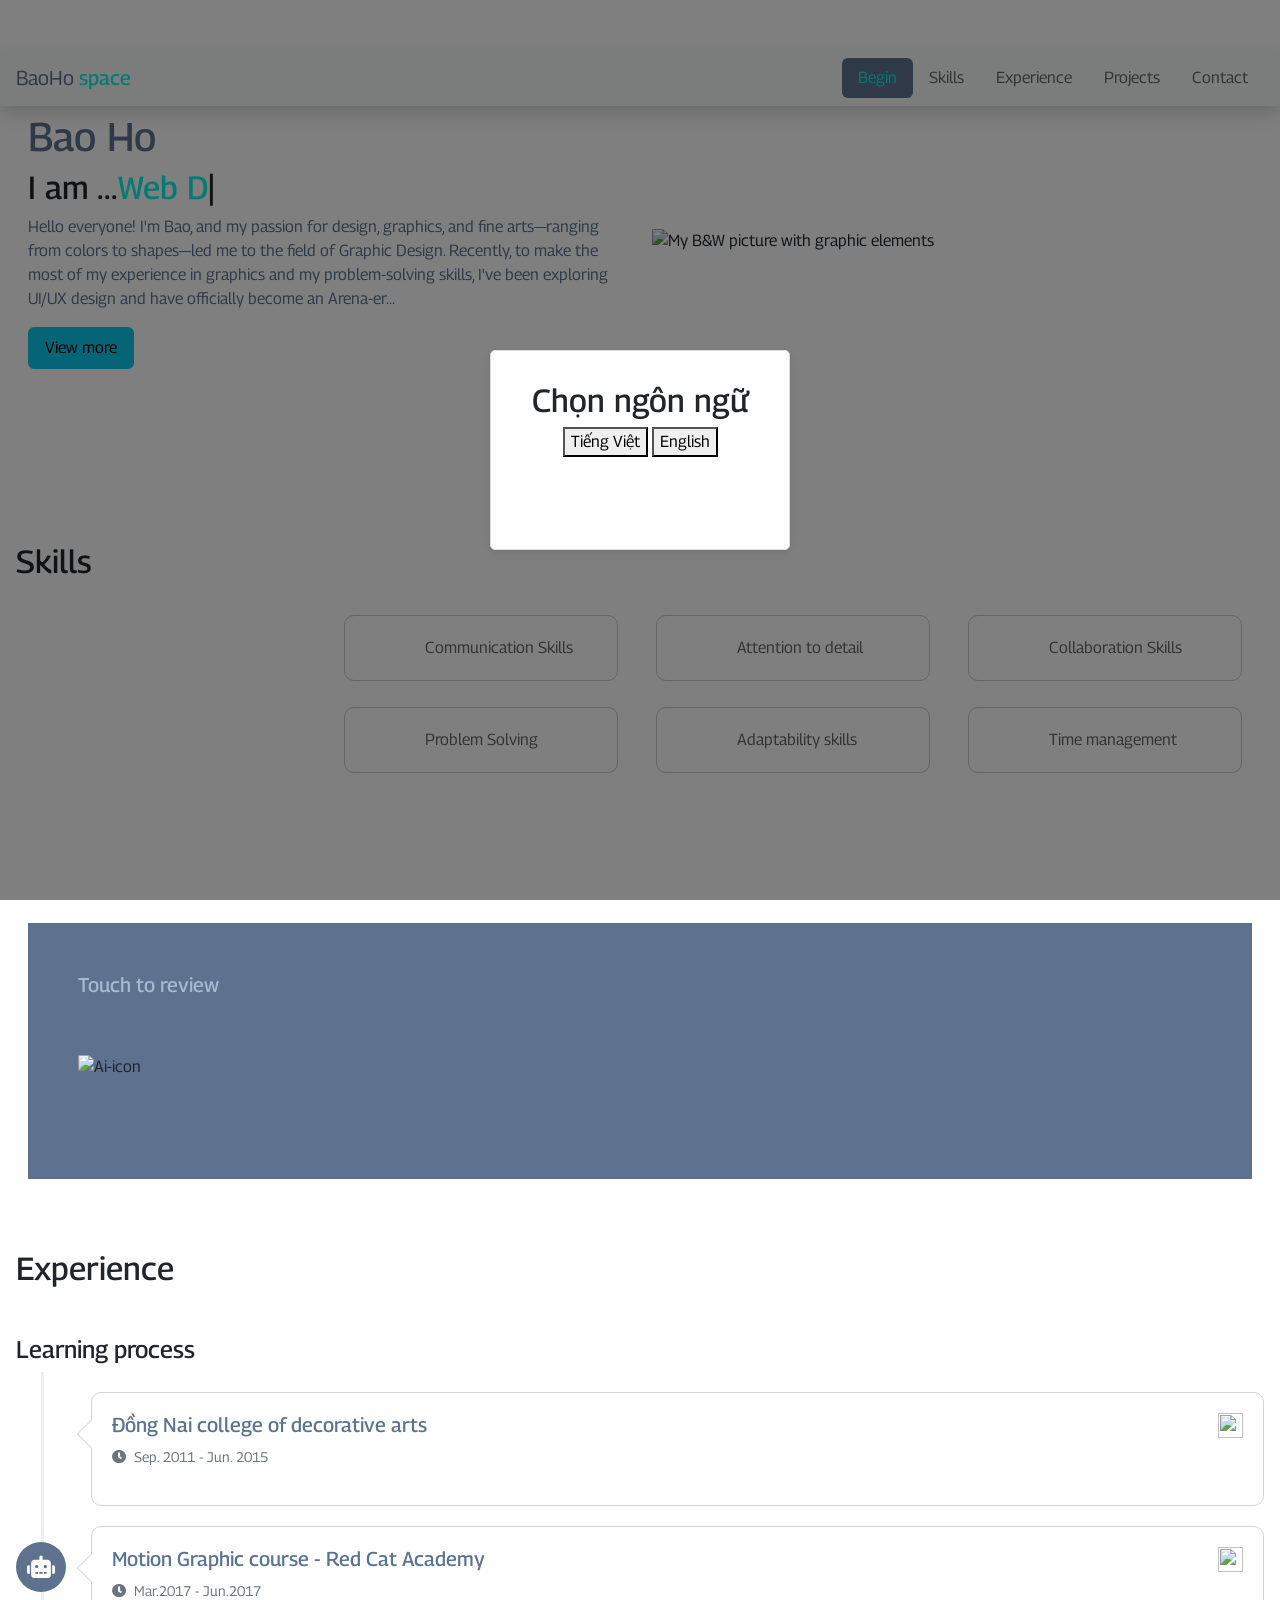
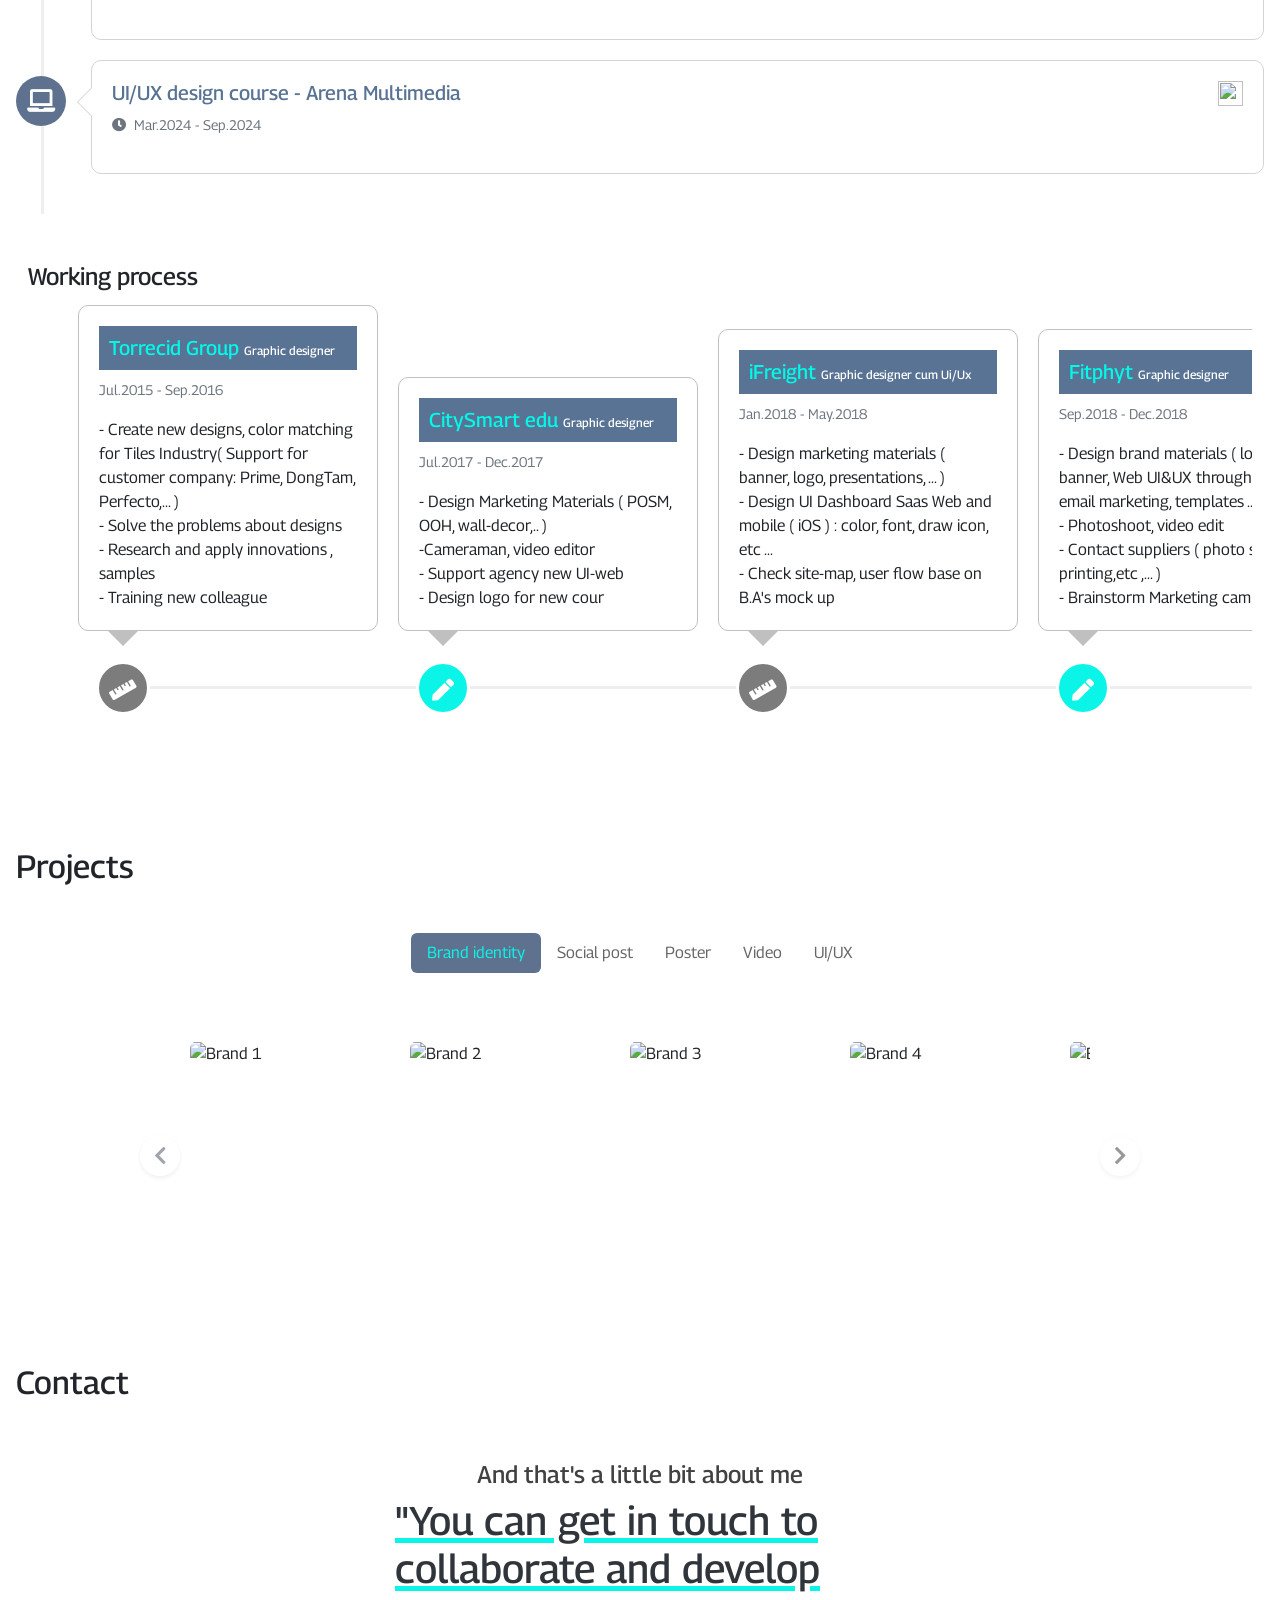
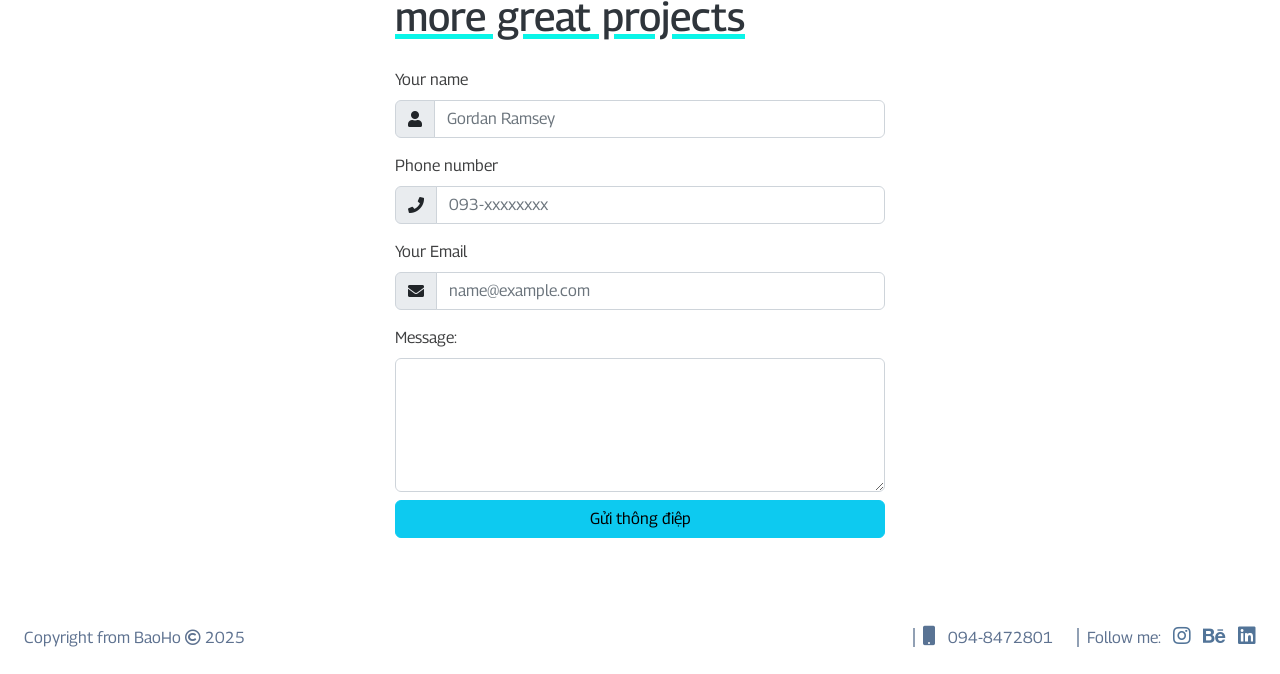
==== en/index.html @ de410495 "Add files via upload" ====
<!doctype html>
<html>
<head>
<meta charset="UTF-8">
<title>BaoHo-Porfolio-eng</title>
	<meta name="viewport" content="width=device-width, initial-scale=1">
	<link rel="stylesheet" href="../css/all.min.css">
	<link rel="stylesheet" href="../css/bootstrap.css">
	<link rel="stylesheet" href="../css/style-11.css">
	<link rel="stylesheet" href="../css/aos.css">
	<link rel="preconnect" href="https://fonts.googleapis.com">
<link rel="preconnect" href="https://fonts.gstatic.com" crossorigin>
<link href="https://fonts.googleapis.com/css2?family=Georama:ital,wght@0,100..900;1,100..900&display=swap" rel="stylesheet">
	<script src="../js/bootstrap.bundle.min.js"></script>
	
</head>

<body style="padding-top:50px">
	<!---Pop-up Language--->
	<div id="language-popup-overlay" style="position: fixed; top: 0; left: 0; width: 100%; height: 100%; background-color: rgba(0, 0, 0, 0.5); z-index: 999; display: none;"></div>
	<div id="language-popup">
  <h2>Chọn ngôn ngữ</h2>
  <button onclick="loadContent('vi')">Tiếng Việt</button>
<button onclick="loadContent('en')">English</button>
</div>
 
	<div id="loading-animation" style="position: fixed; top: 50%; left: 50%; transform: translate(-50%, -50%); background-color: white; padding: 20px; border: 1px solid #ccc; box-shadow: 0 0 10px rgba(0, 0, 0, 0.2); z-index: 1001; display: none;">
    <img id="loading-media" src="../video/Test-character-hi.gif" alt="Loading...">
  </div>
	
	<!---Phần Spyscrool--->
	<div id="main-content">
		<nav id="navbar-example2" class="navbar bg-light px-3 mb-3 fixed-top shadow">
  <a class="navbar-brand text-primary" href="#">BaoHo <span class="georama text-info">space</span></a>
  <ul class="nav nav-pills">
    <li class="nav-item">
      <a class="nav-link" href="#scrollspyHeading1">Begin</a>
    </li>
    <li class="nav-item">
      <a class="nav-link" href="#scrollspyHeading2">Skills</a>
    </li>
	   <li class="nav-item">
      <a class="nav-link" href="#scrollspyHeading3">Experience</a>
    </li> <li class="nav-item">
      <a class="nav-link" href="#scrollspyHeading4">Projects</a>
    </li> <li class="nav-item">
      <a class="nav-link" href="#scrollspyHeading5">Contact</a>
    </li>
    
  </ul>
</nav>
<div data-bs-spy="scroll" data-bs-target="#navbar-example2" data-bs-root-margin="0px 0px -40%" data-bs-smooth-scroll="true" class="scrollspy-example bg-body-tertiary p-3 rounded-2" tabindex="0">
  <h2 id="scrollspyHeading1">Begin</h2>
  <section class="gt">
	<div class="container-fluid">
	 <div class="row d-flex align-items-center">
		
		 <div class="col-12 col-sm-12 col-md-6 col-lg-6 col-xl-6 intro">
		 <h1 class="text-primary">Bao Ho</h1>
			<h2><span class="georama">I am ...</span><span class="element text-info"></span></h2>
			<p class="text-primary">Hello everyone! I'm Bao, and my passion for design, graphics, and fine arts—ranging from colors to shapes—led me to the field of Graphic Design. Recently, to make the most of my experience in graphics and my problem-solving skills, I've been exploring UI/UX design and have officially become an Arena-er...&nbsp;</p>
			<button id="demo" class="btn btn-info px-3 py-2 ">View more</button>
			 <button id="demo1" class="btn btn-primary hide">
  <span class="spinner-border spinner-border-sm"></span>
  Wait... a bittt!
</button>
		 </div>
		 
		  <div class="col-12 col-sm-12 col-md-6 col-lg-6 col-xl-6">
		 <img id="myAva" src="../images/My avatar.png" alt="My B&W picture with graphic elements" class="img-fluid">
		 </div>
		
		
		</div> 
	 </div>
	 
	</section>
 
<h2 id="scrollspyHeading2">Skills</h2>
  <section class="bg-">
	<div class="container-fluid">
	  <div class="row">
	  <div class="col-12 col-sm-12 col-md-3 col-lg-3 col-xl-3">
		  <div class="knm-icon">
		  <img src="../images/SVG/Soft-sk.png" alt="" style="position: absolute;left: 60px; margin-top:50px; z-index:100"  class="ani1">
		  <img src="../images/SVG/KyNangMem-2@2x.png" alt="" style="position: absolute; left:40px;margin-top:20px; z-index:90" class="ani2">
		<img src="../images/SVG/KyNangMem-3@2x.png" alt="" style="position: absolute; left:30px; margin-top:10px; z-index:80" class="ani3">
			  <img src="../images/SVG/KyNangMem-4@2x.png" alt="" style="position: absolute; left:20px; z-index:70" class="ani4"> 
		  </div>
		  </div>
		 <div class="col-12 col-sm-12 col-md-9 col-lg-9 col-xl-9">
		 <div class="row skill">
			 <div class="col-6 col-sm-6 col-md-4 col-lg-4 col-xl-4 pt-3 ps-3">
		
			<div class="soft1">
			<img src="../images/SVG/icons8-communication-100.png" alt="" style=" width:60px; padding-right:20px"> 
			<p> Communication Skills</p>
			 </div>
	  </div>
		
			 <div class="col-6 col-sm-6 col-md-4 col-lg-4 col-xl-4 pt-3 ps-3">
		
			<div class="soft1">
			<img src="../images/SVG/icons8-more-details-100.png" alt="" style=" width:60px; height:auto; padding-right:20px"> 
			<p> Attention to detail</p>
			 </div>
	  </div>
	 
		 <div class="col-6 col-sm-6 col-md-4 col-lg-4 col-xl-4 pt-3 ps-3">
		
			<div class="soft1">
			<img src="../images/SVG/icons8-collaboration-100.png" alt="" style=" width:60px; height:auto; padding-right:20px"> 
			<p> Collaboration Skills</p>
			 </div>
	  </div>
		
			 	 <div class="col-6 col-sm-6 col-md-4 col-lg-4 col-xl-4 pt-3 ps-3">
		
			<div class="soft1">
			<img src="../images/SVG/icons8-problem-solving-skills-100.png" alt="" style=" width:60px; height:auto; padding-right:20px"> 
			<p> Problem Solving</p>
			 </div>
	  </div>
		
			 	 <div class="col-6 col-sm-6 col-md-4 col-lg-4 col-xl-4 pt-3 ps-3">
		
			<div class="soft1">
			<img src="../images/SVG/icons8-update-100.png" alt="" style=" width:60px; height:auto; padding-right:20px"> 
			<p> Adaptability skills</p>
			 </div>
	  </div>
		
			 	 <div class="col-6 col-sm-6 col-md-4 col-lg-4 col-xl-4 pt-3 ps-3">
		
			<div class="soft1">
			<img src="../images/SVG/icons8-time-management-100.png" alt="" style=" width:60px; height:auto; padding-right:20px"> 
			<p> Time management</p>
			 </div>
	  </div>
	  </div>
	  </div>
		</div>
		
		 
		<div class="knc-icon">
	<img src="../images/SVG/Hard-sk.png" alt="" style="position:absolute; right:60px; z-index:100; margin-top:50px" class="ani5">
			 <img src="../images/SVG/Knc-2.png" alt="" style="position:absolute; right:50px; z-index:90; margin-top:20px" class="ani6">
			<img src="../images/SVG/Knc-3.png" alt="" style="position:absolute; right:40px; z-index:80; margin-top:10px" class="ani7">
			<img src="../images/SVG/Knc-4.png" alt="" style="position:absolute; right:30px; z-index:70;" class="ani8">
			</div>
		
		<div class="bg-primary hardskill">
		<div class="row knc6">
	<h5 style="color:#A6B9D1">Touch to review</h5>
			
			<div class="col-12 col-sm-6 col-md-4 col-lg-4 col-xl-2">
			<div class="knc-1">
				<img src="../images/SVG/Hard-1@.png" alt="Ai-icon">	
				<div class="knc-per">
			<p class="text-light">Adobe Illustrator</p>
			<p class="text-info"><span style="font-size:2em" class="counter text-info" data-counter-time="500" data-counter-delay="10"> 60 </span>%</p>
				</div>
				</div>
			</div>
			
			<div class="col-12 col-sm-6 col-md-4 col-lg-4 col-xl-2 knc-1">
			<img src="../images/SVG/Hard-2.png" alt="">	
				<div class="knc-per">
			<p class="text-light">Adobe Photoshop</p>
			<p class="text-info"><span style="font-size:2em" class="counter text-info" data-counter-time="500" data-counter-delay="10"> 70 </span>%</p>
				</div>
			</div>
			
			<div class="col-12 col-sm-6 col-md-4 col-lg-4 col-xl-2 knc-1">
			<img src="../images/SVG/Hard-3.png" alt="">	
				<div class="knc-per">
			<p class="text-light">Adobe After Effect</p>
			<p class="text-info"><span style="font-size:2em" class="counter text-info" data-counter-time="500" data-counter-delay="10"> 50 </span>%</p>
				</div>
			</div>
			
			<div class="col-12 col-sm-6 col-md-4 col-lg-4 col-xl-2 knc-1">
			<img src="../images/SVG/Hard-4.png" alt="">	
				<div class="knc-per">
			<p class="text-light">Adobe DreamWeaver</p>
			<p class="text-info"><span style="font-size:2em" class="counter text-info" data-counter-time="500" data-counter-delay="10"> 60 </span>%</p>
				</div>
			</div>
			
			<div class="col-12 col-sm-6 col-md-4 col-lg-4 col-xl-2 knc-1">
			<img src="../images/SVG/hard-5.png" alt="">	
				<div class="knc-per">
			<p class="text-light">Figma</p>
			<p class="text-info"><span style="font-size:2em" class="counter text-info" data-counter-time="500" data-counter-delay="10"> 60 </span>%</p>
				</div>
			</div>
			
			<div class="col-12 col-sm-6 col-md-4 col-lg-4 col-xl-2 knc-1">
			<img src="../images/SVG/Hard-6.png" alt="">	
				<div class="knc-per">
			<p class="text-light">HTML/CSS</p>
			<p class="text-info"><span style="font-size:2em" class="counter text-info" data-counter-time="500" data-counter-delay="10"> 60 </span>%</p>
				</div>
			</div>
			
		
			
			</div>
			
			
			
			
			
			
			</div>
		</div>
		
		
		</section>
  
	<h2 id="scrollspyHeading3">Experience</h2>
  <section class="my-5">

	  <div class="contacontainer-fluid">
		  	<h4>Learning process</h4>
    <ul class="timeline">
        <li>
          <div class="timeline-badge bg-primary" data-aos="fade-up" data-aos-duration="1500" ><i class="fas fa-user-graduate"></i></div>
          <div class="timeline-panel" data-aos="fade-up" data-aos-duration="1500"  >
            <div class="timeline-heading">
              <div class="d-flex justify-content-between">
				<h5 class="timeline-title">Đồng Nai college of decorative arts</h5>
				  <img src="../images/SVG/icons8-down-button-100.png" alt="" style="width: 25px;height: 25px">
				</div>
              <p><small class="text-muted"><i class="fas fa-clock"></i> &nbsp;Sep. 2011 - Jun. 2015</small></p>
            </div>
            <div class="timeline-body">
             <div class="hocvan-hide">
				<img src="../images/Hoc-van-1.jpeg" alt="" style="width:250px; height: auto"><p style="margin-left: 10px">The Interior Design course at Dong Nai College of Decorative Arts has provided me with a solid foundation of knowledge and practical skills. I am proficient in specialized software, well-versed in design principles and construction processes. Most importantly, I have sharpened my creative thinking and teamwork abilities, which are essential for my future career.</p>
				</div> 
            </div>
          </div>
        </li>
       
		 <li data-aos="fade-up" data-aos-duration="1500" data-aos-delay="300">
          <div class="timeline-badge bg-primary " ><i class="fas fa-robot"></i></div>
          <div class="timeline-panel">
            <div class="timeline-heading">
              <div class="d-flex justify-content-between">
				<h5 class="timeline-title">Motion Graphic course - Red Cat Academy</h5>
				  <img src="../images/SVG/icons8-down-button-100.png" alt="" style="width: 25px;height: 25px">
				</div>
              <p><small class="text-muted"><i class="fas fa-clock"></i> &nbsp;Mar.2017 - Jun.2017</small></p>
            </div>
            <div class="timeline-body">
             <div class="hocvan-hide">
				<img src="../images/Hoc-van-2.jpg" alt="" style="width:250px; height: auto"><p style="margin-left: 10px">The Motion Graphics course at Red Cat Academy has equipped me with After Effects skills and principles of motion design. I have learned how to create smooth animations, impressive effects, and professional video editing. This course has helped me develop creative thinking and prepare well for the Motion Graphics industry.</p>
				</div> 
            </div>
          </div>
        </li>
		
		<li data-aos="fade-up" data-aos-duration="1500" data-aos-delay="600">
          <div class="timeline-badge bg-primary "><i class="fas fa-laptop"></i></div>
          <div class="timeline-panel">
            <div class="timeline-heading">
              <div class="d-flex justify-content-between">
				<h5 class="timeline-title">UI/UX design course - Arena Multimedia</h5>
				  <img src="../images/SVG/icons8-down-button-100.png" alt="" style="width: 25px;height: 25px">
				</div>              <p><small class="text-muted"><i class="fas fa-clock"></i> &nbsp;Mar.2024 - Sep.2024</small></p>
            </div>
            <div class="timeline-body">
             <div class="hocvan-hide">
				<img src="../images/Hoc-van-3.webp" alt="" style="width:250px; height: auto"><p style="margin-left: 10px">The 6-month UI/UX course at Arena Multimedia is definitely worth experiencing. In particular, Mr. Tri's basic HTML class was truly impressive. His teaching style is clear and easy to understand, making it accessible even for beginners. He is enthusiastic in answering questions and creates a comfortable learning environment. Thanks to him, I have built a solid foundation in HTML, which has boosted my confidence in UI/UX subjects. Thank you, Mr. Tri and Arena!</p>
				</div> 
            </div>
          </div>
        </li>

    </ul>
</div>
	  
	  <div class="container-fluid my-5">
	  <h4>Working process</h4>
		  
		  <p class="text-muted qtlv">( Slide to view more )</p>
		  
		  	<div class="row" data-aos="fade-left" data-aos-duration="1500" data-aos-delay="300">
				<div class="col-md-12">
					
					<div style="display:inline-block;width:100%;min-height:400px; overflow-y:auto;">
					<ul class="timeline1 timeline-horizontal1">
						<li class="timeline-item1">
							<div class="timeline-badge1 dark"><i class="fas fa-ruler"></i></div>
							<div class="timeline-panel1">
								<div class="timeline-heading1">
									<h5 class="timeline-title1">Torrecid Group <span style="color:white;font-size: 0.6em">Graphic designer</span></h5>
									<p><small class="text-secondary"><i class="glyphicon glyphicon-leaf badge-success"></i> Jul.2015 - Sep.2016</small></p>
								</div>
								<div class="timeline-body1">
									<p>- Create new designs, color matching for Tiles Industry( Support for customer company: Prime, DongTam, Perfecto,... )<br>

- Solve the problems about designs <br>

- Research and apply innovations , samples<br>

- Training new colleague </p>
								</div>
							</div>
						</li>
						
					<li class="timeline-item1">
							<div class="timeline-badge1 bg-info"><i class="fas fa-pen"></i></div>
							<div class="timeline-panel1">
								<div class="timeline-heading1">
									<h5 class="timeline-title1">CitySmart edu&nbsp;<span style="color:white;font-size: 0.6em">Graphic designer</span></h5>
									<p><small class="text-secondary"><i class="glyphicon glyphicon-leaf badge-success"></i>Jul.2017 - Dec.2017</small></p>
								</div>
								<div class="timeline-body1">
									<p>- Design Marketing Materials ( POSM, OOH, wall-decor,.. )<br>-Cameraman, video editor<br> - Support agency new UI-web <br>
								    - Design logo for new cour</p>
								</div>
							</div>
						</li>
						
						<li class="timeline-item1">
							<div class="timeline-badge1 dark"><i class="fas fa-ruler"></i></div>
							<div class="timeline-panel1">
								<div class="timeline-heading1">
									<h5 class="timeline-title1">iFreight <span style="color:white;font-size: 0.6em">Graphic designer cum Ui/Ux</span></h5>
									<p><small class="text-secondary"><i class="glyphicon glyphicon-leaf badge-success"></i> Jan.2018 - May.2018</small></p>
								</div>
								<div class="timeline-body1">
									<p>- Design marketing materials ( banner, logo, presentations, ... )<br> 
- Design UI Dashboard Saas Web and mobile ( iOS ) : color, font, draw icon, etc ... <br>
										- Check site-map, user flow base on B.A's mock up
</p>
								</div>
							</div>
						</li>
						
					<li class="timeline-item1">
							<div class="timeline-badge1 bg-info"><i class="fas fa-pen"></i></div>
							<div class="timeline-panel1">
								<div class="timeline-heading1">
									<h5 class="timeline-title1">Fitphyt&nbsp;<span style="color:white;font-size: 0.6em">Graphic designer</span></h5>
									<p><small class="text-secondary"><i class="glyphicon glyphicon-leaf badge-success"></i>Sep.2018 - Dec.2018</small></p>
							  </div>
								<div class="timeline-body1">
									<p>- Design brand materials ( logo, banner, Web UI&amp;UX through Shopify , email marketing, templates ... ) <br> - Photoshoot, video edit<br> - Contact suppliers ( photo studio, printing,etc ,... )<br> - Brainstorm Marketing campaign</p>
								</div>
							</div>
						</li>
						
						<li class="timeline-item1">
							<div class="timeline-badge1 dark"><i class="fas fa-ruler"></i></div>
							<div class="timeline-panel1">
							  <div class="timeline-heading1">
								<h5 class="timeline-title1">Spoon Radio Vn <span style="color:white;font-size: 0.6em">Creative designer</span></h5>
								  <p><small class="text-secondary"><i class="glyphicon glyphicon-leaf badge-success"></i> Dec.2018 - Jan.2019</small></p>
								</div>
								<div class="timeline-body1">
									<p>- Design Social Media posts ( FB, Insta, Youtube,... ) Draw illustrators <br>- Edit videos and motion graphics <br> - Event's Materials designs
                                  </p>
								</div>
							</div>
						</li>
						
					<li class="timeline-item1">
							<div class="timeline-badge1 bg-info"><i class="fas fa-pen"></i></div>
							<div class="timeline-panel1">
								<div class="timeline-heading1">
									<h5 class="timeline-title1">Wellwise Pharma&nbsp;<span style="color:white;font-size: 0.6em">Graphic designer</span></h5>
									<p><small class="text-secondary"><i class="glyphicon glyphicon-leaf badge-success"></i>Feb.2019 - Dec.2019</small></p>
							  </div>
								<div class="timeline-body1">
									<p>- Design Social Media posts, daily posts, banner,  covers, etc ... 
( FB, Youtube, website, e-commerce sites ... ) <br>
- Marketing materials ( street banners, store banners ,... )</p>
								</div>
							</div>
						</li>
						
						<li class="timeline-item1">
							<div class="timeline-badge1 dark"><i class="fas fa-ruler"></i></div>
							<div class="timeline-panel1">
							  <div class="timeline-heading1">
								<h5 class="timeline-title1">Galaxy English Center <span style="color:white;font-size: 0.6em">Graphic designer</span></h5>
								  <p><small class="text-secondary"><i class="glyphicon glyphicon-leaf badge-success"></i> Jul.2024 - Dec.2024</small></p>
								</div>
								<div class="timeline-body1">
								  <p>- Design Social Media posts&nbsp;</p>
									<p>- Design POSM, leaflet, wall-decor, ...&nbsp;&nbsp; <br>
									  - Cameraman ( photo, video )&nbsp; </p>
                                </div>
							</div>
						</li>
						
						</ul>
				</div>
				</div>
			</div>
	  
	  
	  </div>
	  
	</section>
  
	
<h2 id="scrollspyHeading4">Projects</h2>
  <section class=" mt-5">
	  <div class="proj">
	  <ul class="nav nav-pills my-3 justify-content-center" id="pills-tab" role="tablist">
  <li class="nav-item" role="presentation">
    <button class="nav-link active" id="pills-home-tab" data-bs-toggle="pill" data-bs-target="#pills-home" type="button" role="tab" aria-controls="pills-home" aria-selected="true">Brand identity</button>
  </li>
  <li class="nav-item" role="presentation">
    <button class="nav-link" id="pills-profile-tab" data-bs-toggle="pill" data-bs-target="#pills-profile" type="button" role="tab" aria-controls="pills-profile" aria-selected="false">Social post</button>
  </li>
  <li class="nav-item" role="presentation">
    <button class="nav-link" id="pills-contact-tab" data-bs-toggle="pill" data-bs-target="#pills-contact" type="button" role="tab" aria-controls="pills-contact" aria-selected="false">Poster</button>
  </li>
  <li class="nav-item" role="presentation">
    <button class="nav-link" id="pills-disabled-tab" data-bs-toggle="pill" data-bs-target="#pills-disabled" type="button" role="tab" aria-controls="pills-disabled" aria-selected="false">Video</button>
  </li>
		   <li class="nav-item" role="presentation">
    <button class="nav-link" id="pills-uiux-tab" data-bs-toggle="pill" data-bs-target="#pills-uiux" type="button" role="tab" aria-controls="pills-uiux" aria-selected="false">UI/UX</button>
  </li>
</ul>
<div class="tab-content mt-5" id="pills-tabContent">
  <div class="tab-pane fade show active" id="pills-home" role="tabpanel" aria-labelledby="pills-home-tab" tabindex="0">
	 <!-- Phần brand identity -->
    <div class="carousel-section">
        <div class="carousel-container">
            <!-- Nút điều hướng trái -->
            <button class="btn btn-link carousel-control-prev" type="button" data-slide="prev">
                <i class="fas fa-chevron-left"></i>
            </button>

            <!-- Carousel -->
            <div id="brandCarousel" class="carousel"> <!-- UNIQUE ID -->
                <div class="carousel-inner">
                    <div class="thumbnails-wrapper">
                        <!-- Thumbnail 1 -->
                        <div class="col">
                            <div class="thumbnail-container">
                                <img src="../images/brand-1.png" alt="Brand 1"> <!-- Change Path -->
                                <div class="overlay">
                                    <!-- Use <a> tag for link -->
                                    <a href="https://www.behance.net/gallery/129151773/Active-One-fashion-brand" target="_blank" class="btn btn-light view-link-btn">View more</a>
                                </div>
                            </div>
                        </div>
                        <!-- Thumbnail 2 -->
                        <div class="col">
                            <div class="thumbnail-container">
                                <img src="../images/brand-2.png" alt="Brand 2"> <!-- Change Path -->
                                <div class="overlay">
                                     <a href="https://www.behance.net/gallery/92268729/Ratatouis-Restaurant-Branding-UI-desktop" target="_blank" class="btn btn-light view-link-btn">View more</a>
                                </div>
                            </div>
                        </div>
                        <!-- Thumbnail 3 -->
                        <div class="col">
                            <div class="thumbnail-container">
                                <img src="../images/brand-3.png" alt="Brand 3"> <!-- Change Path -->
                                <div class="overlay">
                                     <a href="https://www.behance.net/gallery/77611503/CHUN-XI-AN-NAM-SAUCE" target="_blank" class="btn btn-light view-link-btn">View more</a>
                                </div>
                            </div>
                        </div>
						
						 <div class="col">
                            <div class="thumbnail-container">
                                <img src="../images/brand-4.png" alt="Brand 4"> <!-- Change Path -->
                                <div class="overlay">
                                     <a href="https://www.behance.net/gallery/68074627/OBP_Brand" target="_blank" class="btn btn-light view-link-btn">View more</a>
                                </div>
                            </div>
                        </div>
						
						 <div class="col">
                            <div class="thumbnail-container">
                                <img src="../images/brand-5.png" alt="Brand 5"> <!-- Change Path -->
                                <div class="overlay">
                                     <a href="https://www.behance.net/gallery/59177629/Son-Tra-Green-Tea-Brand-Identity" target="_blank" class="btn btn-light view-link-btn">View more</a>
                                </div>
                            </div>
                        </div>
                    </div><!-- /.thumbnails-wrapper -->
                </div><!-- /.carousel-inner -->
            </div><!-- /#brandCarousel -->

            <!-- Indicator Dots -->
            <div class="carousel-indicators custom-indicators">
                <button type="button" data-bs-target="#brandCarousel" data-slide-to-index="0" class="active"></button>
                <button type="button" data-bs-target="#brandCarousel" data-slide-to-index="1"></button>
                <button type="button" data-bs-target="#brandCarousel" data-slide-to-index="2"></button>
				<button type="button" data-bs-target="#brandCarousel" data-slide-to-index="3"></button>
				<button type="button" data-bs-target="#brandCarousel" data-slide-to-index="4"></button>
            </div>

            <!-- Nút điều hướng phải -->
            <button class="btn btn-link carousel-control-next" type="button" data-slide="next">
                <i class="fas fa-chevron-right"></i>
            </button>
        </div><!-- /.carousel-container -->
    </div><!-- /.carousel-section -->
</div><!-- /.tab-pane -->


	
  <div class="tab-pane fade" id="pills-profile" role="tabpanel" aria-labelledby="pills-profile-tab" tabindex="0">
	  
	  <!-- Phần Social Post -->
<div class="carousel-section">
    <div class="carousel-container">
        <!-- Nút điều hướng trái -->
        <button class="btn btn-link carousel-control-prev" type="button" data-slide="prev">
            <i class="fas fa-chevron-left"></i> <!-- Sử dụng Font Awesome -->
        </button>

        <!-- Carousel -->
        <div id="SocialCarousel" class="carousel">
            <div class="carousel-inner">
                 <div class="thumbnails-wrapper">
                    <!-- Thumbnail 1 -->
                    <div class="col">
                        <div class="thumbnail-container">
                            <img src="../images/social-post-1.jpg" alt="SocialPost 1">
                            <div class="overlay">
                                <button class="btn btn-light view-btn" data-img="images/social-post-1.jpg">View more</button>
                            </div>
                        </div>
                    </div>
                    <!-- Thumbnail 2 -->
                    <div class="col">
                        <div class="thumbnail-container">
                            <img src="../images/social-post-2.jpg" alt="SocialPost 2">
                            <div class="overlay">
                                <button class="btn btn-light view-btn" data-img="images/social-post-2.jpg">View more</button>
                            </div>
                        </div>
                    </div>
                    <!-- Thumbnail 3 -->
                    <div class="col">
                        <div class="thumbnail-container">
                            <img src="../images/social-post-3.jpg" alt="SocialPostr 3">
                            <div class="overlay">
                                <button class="btn btn-light view-btn" data-img="images/social-post-3.jpg">View more</button>
                            </div>
                        </div>
                    </div>
                    <!-- Thumbnail 4 -->
                    <div class="col">
                        <div class="thumbnail-container">
                            <img src="../images/social-post-4.jpg" alt="SocialPost 4">
                            <div class="overlay">
                                <button class="btn btn-light view-btn" data-img="images/social-post-4.jpg">View more</button>
                            </div>
                        </div>
                    </div>
                    <!-- Thumbnail 5 -->
                    <div class="col">
                        <div class="thumbnail-container">
                            <img src="../images/social-post-5.jpg" alt="SocialPost 5">
                            <div class="overlay">
                                <button class="btn btn-light view-btn" data-img="images/social-post-5.jpg">View more</button>
                            </div>
                        </div>
                    </div>
					 
					 <!-- Thumbnail 6 -->
                    <div class="col">
                        <div class="thumbnail-container">
                            <img src="../images/social-post-6.jpg" alt="SocialPost 6">
                            <div class="overlay">
                                <button class="btn btn-light view-btn" data-img="images/social-post-6.jpg">View more</button>
                            </div>
                        </div>
                    </div>
                    <!-- Thumbnail 7 -->
                    <div class="col">
                        <div class="thumbnail-container">
                            <img src="../images/social-post-7.jpg" alt="SocialPost 7">
                            <div class="overlay">
                                <button class="btn btn-light view-btn" data-img="images/social-post-7.jpg">View more</button>
                            </div>
                        </div>
                    </div>
                    <!-- Thumbnail 8 -->
                    <div class="col">
                        <div class="thumbnail-container">
                            <img src="../images/social-post-8.jpg" alt="SocialPostr 8">
                            <div class="overlay">
                                <button class="btn btn-light view-btn" data-img="images/social-post-8.jpg">View more</button>
                            </div>
                        </div>
                    </div>
                    <!-- Thumbnail 9 -->
                    <div class="col">
                        <div class="thumbnail-container">
                            <img src="../images/social-post-9.jpg" alt="SocialPost 9">
                            <div class="overlay">
                                <button class="btn btn-light view-btn" data-img="images/social-post-9.jpg">View more</button>
                            </div>
                        </div>
                    </div>
                    <!-- Thumbnail 10 -->
                    <div class="col">
                        <div class="thumbnail-container">
                            <img src="../images/social-post-10.jpg" alt="SocialPost 10">
                            <div class="overlay">
                                <button class="btn btn-light view-btn" data-img="images/social-post-10.jpg">View more</button>
                            </div>
                        </div>
                    </div>
                   
                    <!-- Thêm các thumbnail khác nếu cần -->
                 </div>
            </div>
        </div>


        <!-- Indicator Dots -->
        <div class="carousel-indicators custom-indicators">
            <button type="button" data-bs-target="#SocialCarousel" data-slide-to-index="0" class="active"></button>
            <button type="button" data-bs-target="#SocialCarousel" data-slide-to-index="1"></button>
            <button type="button" data-bs-target="#SocialCarousel" data-slide-to-index="2"></button>
            <button type="button" data-bs-target="#SocialCarousel" data-slide-to-index="3"></button>
            <button type="button" data-bs-target="#SocialCarousel" data-slide-to-index="4"></button>
			 <button type="button" data-bs-target="#SocialCarousel" data-slide-to-index="5"></button>
            <button type="button" data-bs-target="#SocialCarousel" data-slide-to-index="6"></button>
            <button type="button" data-bs-target="#SocialCarousel" data-slide-to-index="7"></button>
            <button type="button" data-bs-target="#SocialCarousel" data-slide-to-index="8"></button>
			  <button type="button" data-bs-target="#SocialCarousel" data-slide-to-index="9"></button>
        </div>

        <!-- Nút điều hướng phải -->
		
        <!-- Nút điều hướng phải -->
        <button class="btn btn-link carousel-control-next" type="button" data-slide="next">
            <i class="fas fa-chevron-right"></i> <!-- Sử dụng Font Awesome -->
        </button>
    </div>
</div>


	  
	  </div>
  <div class="tab-pane fade" id="pills-contact" role="tabpanel" aria-labelledby="pills-contact-tab" tabindex="0">
	<!-- phần Poster content -->
<!-- Phần poster -->
<div class="carousel-section">
    <div class="carousel-container">
        <!-- Nút điều hướng trái -->
        <button class="btn btn-link carousel-control-prev" type="button" data-slide="prev">
            <i class="fas fa-chevron-left"></i> <!-- Sử dụng Font Awesome -->
        </button>

        <!-- Carousel -->
        <div id="posterCarousel" class="carousel">
            <div class="carousel-inner">
                 <div class="thumbnails-wrapper">
                    <!-- Thumbnail 1 -->
                    <div class="col">
                        <div class="thumbnail-container">
                            <img src="../images/poster_1.png" alt="Poster 1">
                            <div class="overlay">
                                <button class="btn btn-light view-btn" data-img="images/poster_1.png">View more</button>
                            </div>
                        </div>
                    </div>
                    <!-- Thumbnail 2 -->
                    <div class="col">
                        <div class="thumbnail-container">
                            <img src="../images/poster_2.jpg" alt="Poster 2">
                            <div class="overlay">
                                <button class="btn btn-light view-btn" data-img="images/poster_2.jpg">View more</button>
                            </div>
                        </div>
                    </div>
                    <!-- Thumbnail 3 -->
                    <div class="col">
                        <div class="thumbnail-container">
                            <img src="../images/poster_3.jpg" alt="Poster 3">
                            <div class="overlay">
                                <button class="btn btn-light view-btn" data-img="images/poster_3.jpg">View more</button>
                            </div>
                        </div>
                    </div>
                    <!-- Thumbnail 4 -->
                    <div class="col">
                        <div class="thumbnail-container">
                            <img src="../images/poster_4.jpg" alt="Poster 4">
                            <div class="overlay">
                                <button class="btn btn-light view-btn" data-img="images/poster_4.jpg">View more</button>
                            </div>
                        </div>
                    </div>
                    <!-- Thumbnail 5 -->
                    <div class="col">
                        <div class="thumbnail-container">
                            <img src="../images/poster_5.jpg" alt="Poster 5">
                            <div class="overlay">
                                <button class="btn btn-light view-btn" data-img="images/poster_5.jpg">View more</button>
                            </div>
                        </div>
                    </div>
                   
                    <!-- Thêm các thumbnail khác nếu cần -->
                 </div>
            </div>
        </div>


        <!-- Indicator Dots -->
        <div class="carousel-indicators custom-indicators">
            <button type="button" data-bs-target="#posterCarousel" data-slide-to-index="0" class="active"></button>
            <button type="button" data-bs-target="#posterCarousel" data-slide-to-index="1"></button>
            <button type="button" data-bs-target="#posterCarousel" data-slide-to-index="2"></button>
            <button type="button" data-bs-target="#posterCarousel" data-slide-to-index="3"></button>
            <button type="button" data-bs-target="#posterCarousel" data-slide-to-index="4"></button>
        </div>

        <!-- Nút điều hướng phải -->
		
        <!-- Nút điều hướng phải -->
        <button class="btn btn-link carousel-control-next" type="button" data-slide="next">
            <i class="fas fa-chevron-right"></i> <!-- Sử dụng Font Awesome -->
        </button>
    </div>
</div>



	  
	  </div>         
  <div class="tab-pane fade" id="pills-disabled" role="tabpanel" aria-labelledby="pills-disabled-tab" tabindex="0">
	
	<!-- Start div Video -->

    <div class="carousel-section">
        <div class="carousel-container">
            <!-- Nút điều hướng trái -->
            <button class="btn btn-link carousel-control-prev" type="button" data-slide="prev">
                <i class="fas fa-chevron-left"></i>
            </button>

            <!-- Carousel -->
            <div id="videoCarousel" class="carousel"> <!-- UNIQUE ID -->
                <div class="carousel-inner">
                    <div class="thumbnails-wrapper">
                        <!-- Thumbnail 1 -->
                        <div class="col">
                            <div class="thumbnail-container">
                                <img src="../images/video-01.jpg" alt="Video 1">
                                <div class="overlay">
                                    <button class="btn btn-light view-video-btn" data-youtube-url="https://www.youtube.com/embed/YUF1PNvb_cU?si=4gbesvvbCySzktk0">Watch now</button>
                                </div>
                            </div>
                        </div>
                        <!-- Thumbnail 2 -->
                        <div class="col">
                            <div class="thumbnail-container">
                                <img src="../images/video-02.jpg" alt="Video 2">
                                <div class="overlay">
                                    <button class="btn btn-light view-video-btn" data-youtube-url="https://www.youtube.com/embed/7oOnEuU9sDI?si=sdJa5_qdvRc_AxaE">Watch now</button>
                                </div>
                            </div>
                        </div>
                        <!-- Thumbnail 3 -->
                        <div class="col">
                            <div class="thumbnail-container">
                                <img src="../images/video-03.jpg" alt="Video 3">
                                <div class="overlay">
                                    <button class="btn btn-light view-video-btn" data-youtube-url="https://www.youtube.com/embed/4Wia8qS7SnU?si=m7GAg1isn0OQqtVJ">Watch now</button>
                                </div>
                            </div>
                        </div>
                        <!-- Thumbnail 4 -->
                        <div class="col">
                            <div class="thumbnail-container">
                                <img src="../images/video-04.jpg" alt="Video 4">
                                <div class="overlay">
                                    <button class="btn btn-light view-video-btn" data-youtube-url="https://www.youtube.com/embed/8buBxiwFUrk?si=1DxcvB-a-MjizN1d">Watch now</button>
                                </div>
                            </div>
                        </div>
                        <!-- Thumbnail 5 -->
                        <div class="col">
                            <div class="thumbnail-container">
                                <img src="../images/video-05.jpg" alt="Video 5">
                                <div class="overlay">
                                    <button class="btn btn-light view-video-btn" data-youtube-url="https://www.youtube.com/embed/xLxSptlUb5M?si=UgOhwqoPxv-Uuycg">Watch now</button>
                                </div>
                            </div>
                        </div>
                        <!-- Thumbnail 6 -->
                        <div class="col">
                            <div class="thumbnail-container">
                                <img src="../images/video-6.png" alt="Video 6">
                                <div class="overlay">
                                    <button class="btn btn-light view-video-btn" data-youtube-url="https://www.youtube.com/embed/MOsYpiNdnnI?si=Wh-MxGS-InNsQvB6">Watch now</button>
                                </div>
                            </div>
                        </div>
                        <!-- Thumbnail 7 -->
                        <div class="col">
                            <div class="thumbnail-container">
                                <img src="../images/video-07.jpg" alt="Video 7">
                                <div class="overlay">
                                    <button class="btn btn-light view-video-btn" data-youtube-url="https://www.youtube.com/embed/VYeqkmKd2sg?si=xeCmIhhFNzS1O2Xg">Watch now</button>
                                </div>
                            </div>
                        </div>
                    </div><!-- /.thumbnails-wrapper -->
                </div><!-- /.carousel-inner -->
            </div><!-- /#videoCarousel -->

            <!-- Indicator Dots (Ensure there are 7) -->
            <div class="carousel-indicators custom-indicators">
                <button type="button" data-bs-target="#videoCarousel" data-slide-to-index="0" class="active"></button>
                <button type="button" data-bs-target="#videoCarousel" data-slide-to-index="1"></button>
                <button type="button" data-bs-target="#videoCarousel" data-slide-to-index="2"></button>
                <button type="button" data-bs-target="#videoCarousel" data-slide-to-index="3"></button>
                <button type="button" data-bs-target="#videoCarousel" data-slide-to-index="4"></button>
                <button type="button" data-bs-target="#videoCarousel" data-slide-to-index="5"></button>
                <button type="button" data-bs-target="#videoCarousel" data-slide-to-index="6"></button>
            </div>

            <!-- Nút điều hướng phải -->
            <button class="btn btn-link carousel-control-next" type="button" data-slide="next">
                <i class="fas fa-chevron-right"></i>
            </button>
        </div><!-- /.carousel-container -->
    </div><!-- /.carousel-section -->
</div><!-- /.tab-pane -->

<!-- Add This NEW Modal for Videos (Place near end of body, like the image modal) -->
<div class="modal fade" id="videoModal" tabindex="-1" aria-labelledby="videoModalLabel" aria-hidden="true">
  <div class="modal-dialog modal-lg modal-dialog-centered"> <!-- Larger, centered -->
    <div class="modal-content" style="background-color: black;"> <!-- Black background -->
      <div class="modal-header border-0">
        <button type="button" class="btn-close btn-close-white" data-bs-dismiss="modal" aria-label="Close"></button>
      </div>
      <div class="modal-body p-0">
        <!-- Responsive iframe container -->
        <div class="ratio ratio-16x9">
          <iframe id="youtubeIframe" src="" title="YouTube video player" frameborder="0" allow="accelerometer; autoplay; clipboard-write; encrypted-media; gyroscope; picture-in-picture; web-share" allowfullscreen></iframe>
        </div>
      </div>
    </div>
  </div>
</div>
	
	<!-- end div Video -->
	  
	<div class="tab-pane fade" id="pills-uiux" role="tabpanel" aria-labelledby="pills-uiux-tab" tabindex="0">
	  <!-- Phần Ui/UX --> 
		    <div class="carousel-section">
        <div class="carousel-container">
            <!-- Nút điều hướng trái -->
            <button class="btn btn-link carousel-control-prev" type="button" data-slide="prev">
                <i class="fas fa-chevron-left"></i>
            </button>

            <!-- Carousel -->
            <div id="UiUxCarousel" class="carousel"> <!-- UNIQUE ID -->
                <div class="carousel-inner">
                    <div class="thumbnails-wrapper">
                        <!-- Thumbnail 1 -->
                        <div class="col">
                            <div class="thumbnail-container">
                                <img src="../images/UiUx - 01.png" alt="UiUx 1"> <!-- Change Path -->
                                <div class="overlay">
                                    <!-- Use <a> tag for link -->
                                    <a href="https://www.behance.net/gallery/79286515/iOS-App-design-_-The-expose" target="_blank" class="btn btn-light view-link-btn">View more</a>
                                </div>
                            </div>
                        </div>
                        <!-- Thumbnail 2 -->
                        <div class="col">
                            <div class="thumbnail-container">
                                <img src="../images/UiUx - 02.png" alt="UiUx 2"> <!-- Change Path -->
                                <div class="overlay">
                                     <a href="https://many-products-550138.framer.app" target="_blank" class="btn btn-light view-link-btn">View more</a>
                                </div>
                            </div>
                        </div>
                        <!-- Thumbnail 3 -->
                        <div class="col">
                            <div class="thumbnail-container">
                                <img src="../images/UiUx - 03.png" alt="UiUx 3"> <!-- Change Path -->
                                <div class="overlay">
                                     <a href="https://fitphyt.com/en-us" target="_blank" class="btn btn-light view-link-btn">View more</a>
                                </div>
                            </div>
                        </div>
						
						 <div class="col">
                            <div class="thumbnail-container">
                                <img src="../images/UiUx - 04.png" alt="UiUx 4"> <!-- Change Path -->
                                <div class="overlay">
                                     <a href="https://www.behance.net/gallery/65514317/E-Freight-_-Application-Website" target="_blank" class="btn btn-light view-link-btn">View more</a>
                                </div>
                            </div>
                        </div>
						
						 <div class="col">
                            <div class="thumbnail-container">
                                <img src="../images/UiUx - 05.png" alt="UiUx 5"> <!-- Change Path -->
                                <div class="overlay">
                                     <a href="https://baoho-code.github.io/bai-8/" target="_blank" class="btn btn-light view-link-btn">View more</a>
                                </div>
                            </div>
                        </div>
                    </div><!-- /.thumbnails-wrapper -->
                </div><!-- /.carousel-inner -->
            </div><!-- /#brandCarousel -->

            <!-- Indicator Dots -->
            <div class="carousel-indicators custom-indicators">
                <button type="button" data-bs-target="#brandCarousel" data-slide-to-index="0" class="active"></button>
                <button type="button" data-bs-target="#brandCarousel" data-slide-to-index="1"></button>
                <button type="button" data-bs-target="#brandCarousel" data-slide-to-index="2"></button>
				<button type="button" data-bs-target="#brandCarousel" data-slide-to-index="3"></button>
				<button type="button" data-bs-target="#brandCarousel" data-slide-to-index="4"></button>
            </div>

            <!-- Nút điều hướng phải -->
            <button class="btn btn-link carousel-control-next" type="button" data-slide="next">
                <i class="fas fa-chevron-right"></i>
            </button>
        </div><!-- /.carousel-container -->
    </div><!-- /.carousel-section -->
</div><!-- /.tab-pane -->

</div>
		  </div>
	</section>
  
	<h2 id="scrollspyHeading5">Contact</h2>
	
<section class="bg-lienhe">
	<img src="../images/SVG/Shape Holo@3x.png" class="lh-img1" alt="3d-donut" data-aos="fade-up" data-aos-duration="1000" data-aos-delay="100">
	<img src="../images/SVG/Shape Icon-2@.png" alt="3d-message" class="lh-img2" data-aos="fade-up" data-aos-duration="1000" data-aos-delay="200">
	<img src="../images/SVG/Shape Holo-3@.png" alt="3d-half-circle" class="lh-img3" data-aos="fade-up" data-aos-duration="1000" data-aos-delay="300">
	 <div class="row justify-content-center ">
	  <div class="col-12 col-sm-10 col-md-8 col-lg-6 col-xl-5 lienhe">
		  
		 <div class="d-flex justify-content-center flex-column text-center">
		<h4>And that's a little bit about me </h4>
		 </div> 
		  
		   <h1 style="text-decoration-line:underline;text-decoration-color:#0af5e8; text-decoration-thickness: 5px; text-underline-offset:3px; color:#2F353B">"You can get in touch to collaborate and develop more great projects</h1>
		  </div>
		 </div>
		
	<div class="row justify-content-center ">
	  <div class="col-12 col-sm-10 col-md-8 col-lg-6 col-xl-5 col-xxl-3 m-0 p-0">
	<form action="https://formsubmit.co/bhdesignn@gmail.com" class="lienhe2" method="POST">
   
		<div class="mb-2 p-0">
		<label for="HoVaTen" class="form-label">Your name</label>
			<div class="input-group">
			<span class="input-group-text" ><i class="fas fa-user"></i></span>
  <input type="text" class="form-control" name="name" id="name" placeholder="Gordan Ramsey" required>
			</div>
		</div>
		
		<div class="my-2">
		<label for="SoPhone" class="form-label">Phone number</label>
			<div class="input-group">
			<span class="input-group-text" ><i class="fas fa-phone"></i></span>
  <input type="tel" class="form-control" name="phone" id="SoPhone" placeholder="093-xxxxxxxx">
			</div>
		</div>
		
		<div class="my-2">
		<label for="exampleFormControlInput1" class="form-label">Your Email</label>
			<div class="input-group">
			<span class="input-group-text" ><i class="fas fa-envelope"></i></span>
  <input type="email" class="form-control" name="email" id="exampleFormControlInput1" placeholder="name@example.com" required>
		</div>
		  </div>
  
<div class="my-2">
		<label for="comment" class="form-label">Message:</label>
    <textarea class="form-control" rows="5" id="comment" name="message" required></textarea>
		</div>
	
    <button type="submit" class="btn btn-info">Gửi thông điệp</button>
</form>
		 
		 
		 </div>
	  </div> 
	
	</section>
	
		
  <div class="d-flex bd-highlight text-primary">
  <div class="p-2 flex-grow-1 bd-highlight">Copyright from BaoHo <span><i class="far fa-copyright"></i></span> 2025&nbsp;&nbsp;</div>
	  <div class="p-2  bd-highlight"><span class="sm-line mx-2"></span> <i class="fas fa-mobile fs-5 me-2" style="color: #597394"> </i> 094-8472801</div>
  <div class="p-2  bd-highlight social-net"> <span class="sm-line mx-2"></span>
	  Follow me:
	  <a href="https://www.instagram.com/bao_ho_/"><i class="fab fa-instagram fs-5 mx-2"></i></a>
		<a href="https://www.behance.net/baoho1993"><i class="fab fa-behance fs-5 me-2"></i></a>
	  <a href="https://www.linkedin.com/in/bao-ho-designn/"><i class="fab fa-linkedin fs-5"></i></a>
	</div>
		</div>
	
</div>
		</div><!-- Div cuối cùng Spyscroll -->
	
	<!-- Modal cho xem ảnh fullscreen -->
<div class="modal fade" id="imageModal" tabindex="-1">
    <div class="modal-dialog modal-fullscreen">
        <div class="modal-content">
            <div class="modal-header">
                <button type="button" class="btn-close" data-bs-dismiss="modal"></button>
            </div>
            <div class="modal-body">
                <img src="" id="fullscreenImage" class="img-fluid">
            </div>
        </div>
    </div>
</div>
	
	<script src="../js/jquery-3.6.0.min.js"></script>
	<script src="../js/pop-up-lang.js"></script>
	<script src="../js/jquery.waypoints.min.js"></script>
	<script src="../js/jquery.countup.js"></script>
	<script src="../js/aos.js"></script>
	<script src="../js/typed.js"></script>
	<script src="../js/control-type.js"></script>
</body>
</html>
---- css/style-11.css ----
@charset "UTF-8";
/* CSS Document */

.georama{
  font-family: "Georama", sans-serif;
  font-optical-sizing: auto;
  font-weight: 500;
  font-style: normal;
  font-variation-settings:
    "wdth" 100;
}
body{
	font-family:Georama;
	}
#main-content{filter: blur(10px) grayscale(100%);
  transition: filter 0.3s ease-in-out;}
#main-content.language-selected {
	filter: blur(0px) grayscale(0%); font-family:Georama;}
section{ 
width: 100%;
	min-height: 400px;
	margin-bottom:30px
}


#language-popup {
  position: fixed;
  top: 50%;
  left: 50%;
  transform: translate(-50%, -50%);
  background-color: white;
  padding: 30px;
  border: 1px solid #ddd;
  box-shadow: 0 2px 10px rgba(0, 0, 0, 0.1);
  border-radius: 5px;
  text-align: center;
  z-index: 1000;/* Đảm bảo pop-up nằm trên lớp phủ */
min-width:300px;
	min-height:200px;
}

#loading-animation {
  position: fixed;
  top: 50%;
  left: 50%;
  transform: translate(-50%, -50%);
  background-color: white;
  padding: 30px;
  border-radius: 8px;
  box-shadow: 0 4px 12px rgba(0, 0, 0, 0.15);
  z-index: 1001;
  display: none;
  text-align: center;
	filter: grayscale(0%);
}

#loading-animation img,
#loading-animation video {
  max-width: 300px; /* Tùy chỉnh kích thước tối đa */
  height: auto;
  display: block; /* Loại bỏ khoảng trắng thừa dưới hình ảnh/video */
  margin: 0 auto; /* Căn giữa */
	filter: grayscale(0%);
}

.nav .nav-item .nav-link{ color:#666666 }

.nav .nav-item .nav-link.active{ color: rgba(10,245,232,1.00); background-color: rgba(94,114,144,1.00)
}
.navbar-nav .nav-link:hover{ background-color:#EB6B14}

@media screen and (max-width:480px){
	.navbar{ display:flex ; justify-content: center; align-items:center } 
	body{margin-top:5rem}
	.gt img{ margin-top: 20px}
	.hocvan-hide{display:flex ; flex-direction: column}
	.skill{ margin-top: 180px}
	.bg-lienhe .lienhe h1{padding-left: 20px}
	
}

.hide {display: none}
.show {display: block}

/*Phần kỹ năng*/

@keyframes moveIn1 {
	0% { left:80px}
	100% {left: 100px}
	
}

.ani1{
	animation-name: moveIn1;
  animation-duration: 3s;
  animation-iteration-count: infinite;
	animation-delay: 0s;
	animation-timing-function: ease-in-out;
	animation-direction: alternate
}

@keyframes moveIn2 {
	0% { left:70px; opacity:80% }
	100% {left: 80px; opacity:100%; }
	
}

.ani2{
	animation-name: moveIn2;
  animation-duration: 3s;
  animation-iteration-count: infinite;
	animation-delay: 1s;
	animation-timing-function: ease-in-out;
	animation-direction: alternate
}

@keyframes moveIn3 {
	0% { left:50px; opacity:40% }
	100% {left: 60px; opacity:60%; }
	
}

.ani3{
	animation-name: moveIn3;
  animation-duration: 2s;
  animation-iteration-count: infinite;
	animation-delay: 2s;
	animation-timing-function: ease-in-out;
	animation-direction: alternate
}

@keyframes moveIn4 {
	0% { left:30px; opacity:10% }
	100% {left: 40px; opacity:40%; }
	
}

.ani4{
	animation-name: moveIn4;
  animation-duration: 2s;
  animation-iteration-count: infinite;
	animation-delay: 3s;
	animation-timing-function: ease-in-out;
	animation-direction: alternate
}
.knm-icon{position: relative}
.soft1 p{margin:0; padding:0}
.soft1{ display: flex;
align-items:center;
padding: 20px;
border: 1px #C9C9C9 solid;
border-radius: 10px;
color: #666666;
margin:10px 10px 0 0
}

.knc-icon{
	display:flex;
	flex-direction: row-reverse; 
	width: 100%;
	margin-top: 30px;}

	@keyframes moveIn5{0% {right:80px}
	100% {right:100px}}

.ani5{
	animation-name: moveIn5;
  animation-duration: 3s;
  animation-iteration-count: infinite;
	animation-delay: 0s;
	animation-timing-function: ease-in-out;
	animation-direction: alternate
}

@keyframes moveIn6 {
	0% { right:70px; opacity:80% }
	100% {right: 80px; opacity:100%; }
	
}

.ani6{
	animation-name: moveIn6;
  animation-duration: 3s;
  animation-iteration-count: infinite;
	animation-delay: 1s;
	animation-timing-function: ease-in-out;
	animation-direction: alternate
}

@keyframes moveIn7 {
	0% { right:50px; opacity:40% }
	100% {right: 60px; opacity:60%; }
	
}

.ani7{
	animation-name: moveIn7;
  animation-duration: 2s;
  animation-iteration-count: infinite;
	animation-delay: 2s;
	animation-timing-function: ease-in-out;
	animation-direction: alternate
}

@keyframes moveIn8 {
	0% { right:30px; opacity:10% }
	100% {right: 40px; opacity:40%; }
	
}

.ani8{
	animation-name: moveIn8;
  animation-duration: 2s;
  animation-iteration-count: infinite;
	animation-delay: 3s;
	animation-timing-function: ease-in-out;
	animation-direction: alternate
}

.hardskill{
	width: 100%;
	min-height: 250px;
	margin-top: 120px;
	margin-bottom:70px;
}
.knc6{
	display:flex;
	justify-content: center;
	align-items: center;
	padding : 50px
}
.knc-1{ margin-bottom:50px; margin-top:50px; display:flex;
	justify-content: center; position:relative; }
.knc-1:hover img{filter: saturate(10%) blur(5px);}
.knc-per{text-align:center; position: absolute; top: 55px; display: none}
.knc-1:hover .knc-per{display: inline-block}
.knc-1 img{width: 200px}
/*Phần Kinh Nghiệm*/

.timeline {
  list-style: none;
  padding: 20px 0 20px;
  position: relative;
}
.timeline:before {
  top: 0;
  bottom: 0;
  position: absolute;
  content: " ";
  width: 3px;
  background-color: #eeeeee;
  left: 25px;
  margin-right: -1.5px;
}
.timeline > li {
  margin-bottom: 20px;
  position: relative;
}
.timeline > li:before,
.timeline > li:after {
  content: " ";
  display: table;
}
.timeline > li:after {
  clear: both;
}
.timeline > li:before,
.timeline > li:after {
  content: " ";
  display: table;
}
.timeline > li:after {
  clear: both;
}
.timeline > li > .timeline-panel {
  width: calc( 100% - 75px );
  float: right;
  border: 1px solid #d4d4d4;
  border-radius: 10px;
  padding: 20px;
  position: relative;
 
}
.timeline > li > .timeline-panel:before {
  position: absolute;
  top: 26px;
  left: -15px;
  display: inline-block;
  border-top: 15px solid transparent;
  border-right: 15px solid #ccc;
  border-left: 0 solid #ccc;
  border-bottom: 15px solid transparent;
  content: " ";
}
.timeline > li > .timeline-panel:after {
  position: absolute;
  top: 27px;
  left: -14px;
  display: inline-block;
  border-top: 14px solid transparent;
  border-right: 14px solid #fff;
  border-left: 0 solid #fff;
  border-bottom: 14px solid transparent;
  content: " ";
}
.timeline > li > .timeline-badge {
  color: #fff;
  width: 50px;
  height: 50px;
  line-height: 50px;
  font-size: 1.4em;
  text-align: center;
  position: absolute;
  top: 16px;
  left: 0px;
  margin-right: -25px;
  background-color: #999999;
  z-index: 100;
  border-top-right-radius: 50%;
  border-top-left-radius: 50%;
  border-bottom-right-radius: 50%;
  border-bottom-left-radius: 50%;
}
.timeline > li.timeline-inverted > .timeline-panel {
  float: left;
}
.timeline > li.timeline-inverted > .timeline-panel:before {
  border-right-width: 0;
  border-left-width: 15px;
  right: -15px;
  left: auto;
}
.timeline > li.timeline-inverted > .timeline-panel:after {
  border-right-width: 0;
  border-left-width: 14px;
  right: -14px;
  left: auto;
}

.timeline-title {
  margin-top: 0;
  color: #597394;
}
.timeline-body > p,
.timeline-body > ul {
  margin-bottom: 0;
}
.timeline-body > p + p {
  margin-top: 5px;
}

.timeline-body {
    display: none;
}
.hocvan-hide {
	display: flex
}
.timeline-panel .timeline-heading img {
    transition: transform 0.3s ease;
}

.timeline > li.active .timeline-panel .timeline-heading img {
    transform: rotate(180deg);
}
/* Phần time-line 2 */

.timeline1,
.timeline-horizontal1 {
  list-style: none;
  padding: 20px;
  position: relative;
	margin: 50px
}
.timeline1:before {
  top: 40px;
  bottom: 0;
  position: absolute;
  content: " ";
  width: 3px;
  background-color: #eeeeee;
  left: 50%;
  margin-left: -1.5px;
}
.timeline1 .timeline-item1 {
  margin-bottom: 20px;
  position: relative;
}
.timeline1 .timeline-item1:before,
.timeline1 .timeline-item1:after {
  content: "";
  display: table;
}
.timeline1 .timeline-item1:after {
  clear: both;
}
.timeline1 .timeline-item1 .timeline-badge1 {
  color: #fff;
  width: 54px;
  height: 54px;
  line-height: 52px;
  font-size: 22px;
  text-align: center;
  position: absolute;
  top: 18px;
  left: 50%;
  margin-left: -25px;
  background-color: #7c7c7c;
  border: 3px solid #ffffff;
  z-index: 100;
  border-top-right-radius: 50%;
  border-top-left-radius: 50%;
  border-bottom-right-radius: 50%;
  border-bottom-left-radius: 50%;
}
.timeline1 .timeline-item1 .timeline-badge1 i,
.timeline1 .timeline-item1 .timeline-badge1 .fa,
.timeline1 .timeline-item1 .timeline-badge1 .glyphicon {
  top: 2px;
  left: 0px;
}

.timeline1 .timeline-item1 .timeline-panel1 {
  position: relative;
  width: 46%;
  float: left;
  right: 16px;
  border: 1px solid #c0c0c0;
  background: #ffffff;
  border-radius: 2px;
  padding: 20px;
}
.timeline1 .timeline-item1 .timeline-panel1:before {
  position: absolute;
  top: 26px;
  right: -16px;
  display: inline-block;
  border-top: 16px solid transparent;
  border-left: 16px solid #c0c0c0;
  border-right: 0 solid #c0c0c0;
  border-bottom: 16px solid transparent;
  content: " ";
}
.timeline1 .timeline-item1 .timeline-panel1 .timeline-title1 {
  margin-top: 0;
  color: #00F9E9;
  background-color:#597394 ;
  padding:10px;
  
}
.timeline1 .timeline-item1 .timeline-panel1 .timeline-body1 > p,
.timeline1 .timeline-item1 .timeline-panel1 .timeline-body1 > ul {
  margin-bottom: 0;
}
.timeline1 .timeline-item1 .timeline-panel1 .timeline-body1 > p + p {
  margin-top: 5px;
}
.timeline1 .timeline-item1:last-child:nth-child(even) {
  float: right;
}
.timeline1 .timeline-item1:nth-child(even) .timeline-panel {
  float: right;
  left: 16px;
}
.timeline1 .timeline-item1:nth-child(even) .timeline-panel1:before {
  border-left-width: 0;
  border-right-width: 14px;
  left: -14px;
  right: auto;
}
.timeline-horizontal1 {
  list-style: none;
  position: relative;
  padding: 20px 0px 20px 0px;
  display: inline-block;
}
.timeline-horizontal1:before {
  height: 3px;
  top: auto;
  bottom: 26px;
  left: 56px;
  right: 0;
  width: 100%;
  margin-bottom: 20px;
}
.timeline-horizontal1 .timeline-item1{
  display: table-cell;
  height: 280px;
  width: 20%;
  min-width: 320px;
  float: none !important;
  padding-left: 0px;
  padding-right: 20px;
  margin: 0 auto;
  vertical-align: bottom;
}
.timeline-horizontal1 .timeline-item1 .timeline-panel1 {
  top: auto;
  bottom: 64px;
  display: inline-block;
  float: none !important;
  left: 0 !important;
  right: 0 !important;
  width: 100%;
  margin-bottom: 20px;
border-radius : 10px
}
.timeline-horizontal1 .timeline-item1 .timeline-panel1:before {
  top: auto;
  bottom: -16px;
  left: 28px !important;
  right: auto;
  border-right: 16px solid transparent !important;
  border-top: 16px solid #c0c0c0 !important;
  border-bottom: 0 solid #c0c0c0 !important;
  border-left: 16px solid transparent !important;

}
.timeline-horizontal1 .timeline-item1:before,
.timeline-horizontal1 .timeline-item1:after {
  display: none;
}
.timeline-horizontal1 .timeline-item1 .timeline-badge1 {
  top: auto;
  bottom: 0px;
  left: 43px;
}

.qtlv{ display: none}

/* Style cho carousel */
/* CSS cho carousel */
.carousel-section {
    position: relative;
    padding: 20px 0;
}

.carousel-container {
    position: relative;
    display: flex;
    align-items: center;
    gap: 10px;
    max-width: 900px; /* Tăng chiều rộng để chứa 4.5 ảnh */
    margin: 0 auto;
	padding-bottom: 30px;
}

/* Nút điều hướng */
.btn-link {
    color: #333;
    text-decoration: none;
    padding: 10px;
    z-index: 2;
    background: white;
    border-radius: 50%;
    box-shadow: 0 2px 5px rgba(0,0,0,0.1);
    width: 40px;
    height: 40px;
    display: flex;
    align-items: center;
    justify-content: center;
    border: none;
    cursor: pointer;
    position: absolute; /* Đặt vị trí tuyệt đối */
    top: 50%;
    transform: translateY(-50%);
}

.carousel-control-prev {
    left: -50px;
}

.carousel-control-next {
    right: -50px;
}

.btn-link:hover {
    color: #000;
    background: #f8f9fa;
}

.btn-link i {
    font-size: 20px;
}

/* Carousel */
.carousel {
    flex: 1;
    overflow: hidden;
}

.carousel-inner {
    overflow: visible; /* Cho phép hiển thị ảnh tràn */
    position: relative;
}

.thumbnails-wrapper {
    display: flex;
    transition: transform 0.6s ease-in-out;
    gap: 20px;
}

.carousel-item .col {
    flex: 0 0 200px;
    padding: 0;
}

/* Thumbnail container */
.thumbnail-container {
    position: relative;
    width: 200px;
    height: 200px;
    overflow: hidden;
    border-radius: 8px;
    cursor: pointer;
}

.thumbnail-container img {
    width: 100%;
    height: 100%;
    object-fit: cover;
    transition: transform 0.3s ease;
}

/* Overlay và nút xem thêm */
.overlay {
    position: absolute;
    top: 0;
    left: 0;
    width: 100%;
    height: 100%;
    background: rgba(0, 0, 0, 0.5);
    display: flex;
    align-items: center;
    justify-content: center;
    opacity: 0;
    transition: opacity 0.3s ease;
}

.thumbnail-container:hover .overlay {
    opacity: 1;
}

.thumbnail-container:hover img {
    transform: scale(1.1);
}

.view-btn {
    padding: 8px 16px;
    border-radius: 20px;
    font-size: 14px;
    background: white;
    border: none;
    cursor: pointer;
    transition: all 0.3s ease;
}

.view-btn:hover {
    background: #f8f9fa;
    transform: scale(1.05);
}

/* Modal */
.modal-content {
    background: transparent;
    border: none;
}

.modal-header {
    border: none;
    position: absolute;
    right: 20px;
    top: 20px;
    z-index: 1;
}

.btn-close {
    background-color: white;
    opacity: 1;
}

.modal-body {
    padding: 0;
    display: flex;
    align-items: center;
    justify-content: center;
}

#fullscreenImage {
    max-width: 90%;
    max-height: 80vh;
    object-fit: contain;
    border-radius: 8px;
   }


/* Style for the new Link Button */
.view-link-btn {
    padding: 8px 16px;
    border-radius: 12px;
    font-size: 14px;
    background: white;
    color: #333; /* Set text color */
    border: none;
    cursor: pointer;
    transition: all 0.3s ease;
    text-decoration: none; /* Remove underline from link */
    display: inline-block; /* Allow padding/sizing */
}

.view-link-btn:hover {
    background: #f8f9fa;
    transform: scale(1.05);
    color: #000; /* Optional: change text color on hover */
    text-decoration: none; /* Ensure no underline on hover */
}

/* Modal */

/* Responsive */
@media (max-width: 768px) {
    .carousel-container {
        max-width: 90%;
        padding: 0 10px;
    }

    .carousel-item .row {
        padding: 0;
    }

    .thumbnail-container {
        width: 150px;
        height: 200px;
    }

    .carousel-item .col {
        flex: 0 0 150px;
    }

    .btn-link {
        padding: 5px;
        width: 35px;
        height: 35px;
    }

    .carousel-control-prev {
        left: -15px; top: 50px
    }
    
    .carousel-control-next {
        right: -15px; top: 50px
    }

    .btn-link i {
        font-size: 16px;
    }

    #fullscreenImage {
        max-width: 95%;
        max-height: 70vh;
    }
	
}
/* Custom Indicator Dots */

.custom-indicators {
    position: absolute;
    /* bottom: -40px; */ /* Remove this */
    top: 100%; /* Position top edge at the bottom of parent */
    margin-top: 10px; /* Add space below the parent */
    left: 50%;
    transform: translateX(-50%);
    z-index: 15;
    display: flex;
    padding: 0; 
    margin-left: 0; /* Reset specific margins */
    margin-right: 0;
    margin-bottom: 0; /* Reset specific margins */
    list-style: none;
    gap: 10px; 
}

.custom-indicators button {
    box-sizing: border-box; 
    flex: 0 0 auto; 
    width: 12px !important; /* Force width */
    height: 12px !important; /* Force height */
    min-width: 12px; /* Ensure minimum width */
    min-height: 12px; /* Ensure minimum height */
    padding: 0 !important; /* Force no padding */
    margin: 0 !important; /* Force no margin (gap will handle spacing) */
    text-indent: -999px;
    cursor: pointer;
    background-color:#A4B5C8 !important;
    background-clip: padding-box;
    border: none !important; /* Force no border */
    border-radius: 50% !important; /* Force circular */
    opacity: 0.6;
    transition: opacity .6s ease, background-color .6s ease;
    position: relative; 
    line-height: 0; 
    display: block; 
    font-size: 0; /* Prevent font size influence */
}

.custom-indicators .active {
    opacity: 1;
    background-color: #597394 /* for active outer circle */
}

/* Inner white dot for active state */
.custom-indicators .active::after {
    content: '';
    position: absolute;
    top: 50%;
    left: 50%;
    transform: translate(-50%, -50%);
    width: 6px; /* Size of the inner dot */
    height: 6px;
    border-radius: 50%;
    background-color: #00F9E9;
}


/* Style for the Video Button */
.view-video-btn {
    padding: 8px 16px;
    border-radius: 20px;
    font-size: 14px;
    background: white;
    color: #333; 
    border: none;
    cursor: pointer;
    transition: all 0.3s ease;
}

.view-video-btn:hover {
    background: #f8f9fa;
    transform: scale(1.05);
    color: #000; 
}

/* Modal Styles Adjustments (Optional) */
#videoModal .modal-header .btn-close {
    filter: invert(1) grayscale(100%) brightness(200%); /* Make close button white */
}

#videoModal .modal-content {
    background-color: #000; /* Explicit black background */
}

/* Hide indicators on desktop - Keep this */
@media (min-width: 769px) { 
    .custom-indicators {
        display: none;
	}
}
	@media (max-width: 768px) {
    .carousel-container {
        max-width: 100%;
        padding: 0 10px 30px 10px; 
    }
    }
/* Section Liên Hệ */
.lh-img1{width: 160px;
position: absolute;
z-index: 1;
top: -90px;
left: 80%}

.lh-img2{width: 160px;
transform: rotate(-20deg)!important;
position: absolute;
z-index: 1;
top: 45%;
left: 5%}

.lh-img3{width: 160px;
transform: rotate(20deg)!important;
position: absolute;
z-index: 1;
top: 83%;
left: 80%}


.bg-lienhe{
	background-image: url("../images/SVG/BG-LienHe.png");
	background-size: cover;
	background-position: center;
	padding-bottom: 50px;
	border-radius: 30px;
	color: #404142;
	position: relative
}
.lienhe{
	display: flex;
	justify-content: center;
	flex-direction: column;
	margin-top: 50px;
	padding: 0 20px;
}
.lienhe2{
	display: flex;
	justify-content: center;
	flex-direction: column;
	margin-top: 20px;
	padding: 0 20px;
}
.social-net a i{
	color: #527498;
}
.social-net a i:hover {
	color: #00CEF6;
	transform: scale(1.5);
}

.sm-line{
	border-left: 2px solid #91A0B4;
  height: 30px;
	margin-top: 30px
}

@media screen and (max-width: 768px) {
	.lh-img1{width: 120px;
position: absolute;
z-index: 1;
top: -60px;
left: 310px}
	
.lh-img2{width: 120px;
	position: absolute;
transform: rotate(-20deg);
z-index: 1;
top: 45%;
left:-13%}

.lh-img3{width: 120px;
transform: rotate(20deg);
position: absolute;
z-index: 1;
top: 88%;
left: 80%}
	
.qtlv{ display: block}
.skill{ margin-top: 170px}
	#myAva{ padding-top: 30px}
	.hardskill{ margin-top: 150px}
}
@media screen and (min-width:1920px){
	body{ font-size: 1.5em}
	h1{font-size: 2.75em}
	h2{font-size: 2.5em}
	h3{font-size: 2.25em}
	h4{font-size: 2em}
	h5{font-size: 1.75em}
	section{min-height:600px; margin:10rem 0}
	.knm-icon img{min-width: 250px; position:absolute; top:-40px; margin-left: 100px}
	.hardskill{ margin-top: 170px}
	.knc-1 img{ width:70%}
	.knc-icon img{min-width: 250px}
	.proj { margin-top: 250px; transform: scale(1.7)}
	.proj ul{ transform: scale(0.6)}
	.bg-lienhe img{width: 280px}
	.lh-img3{width: 280px;
transform: rotate(20deg);
position: absolute;
z-index: 1;
top: 75%;
left: 80%}
	.bg-lienhe{margin: 50px 0}
	.btn-info { font-size: 1.5rem}
}
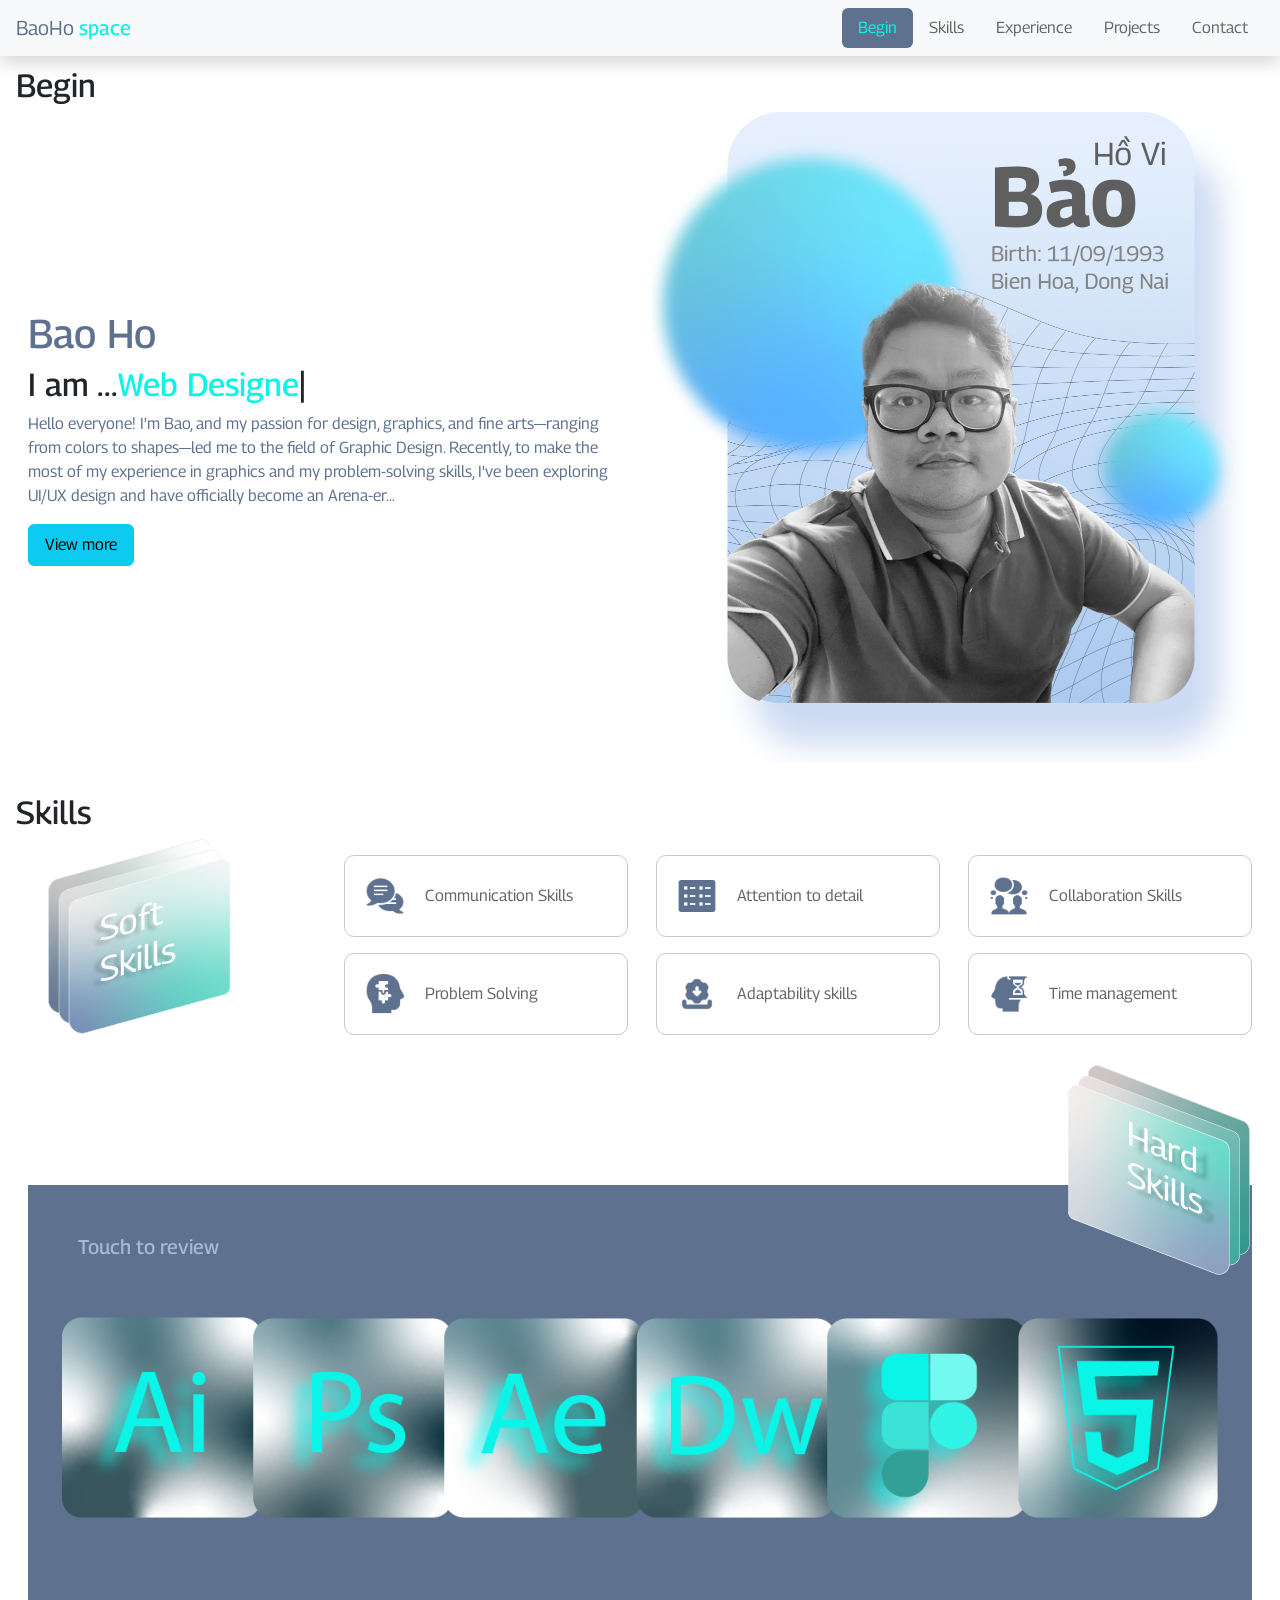
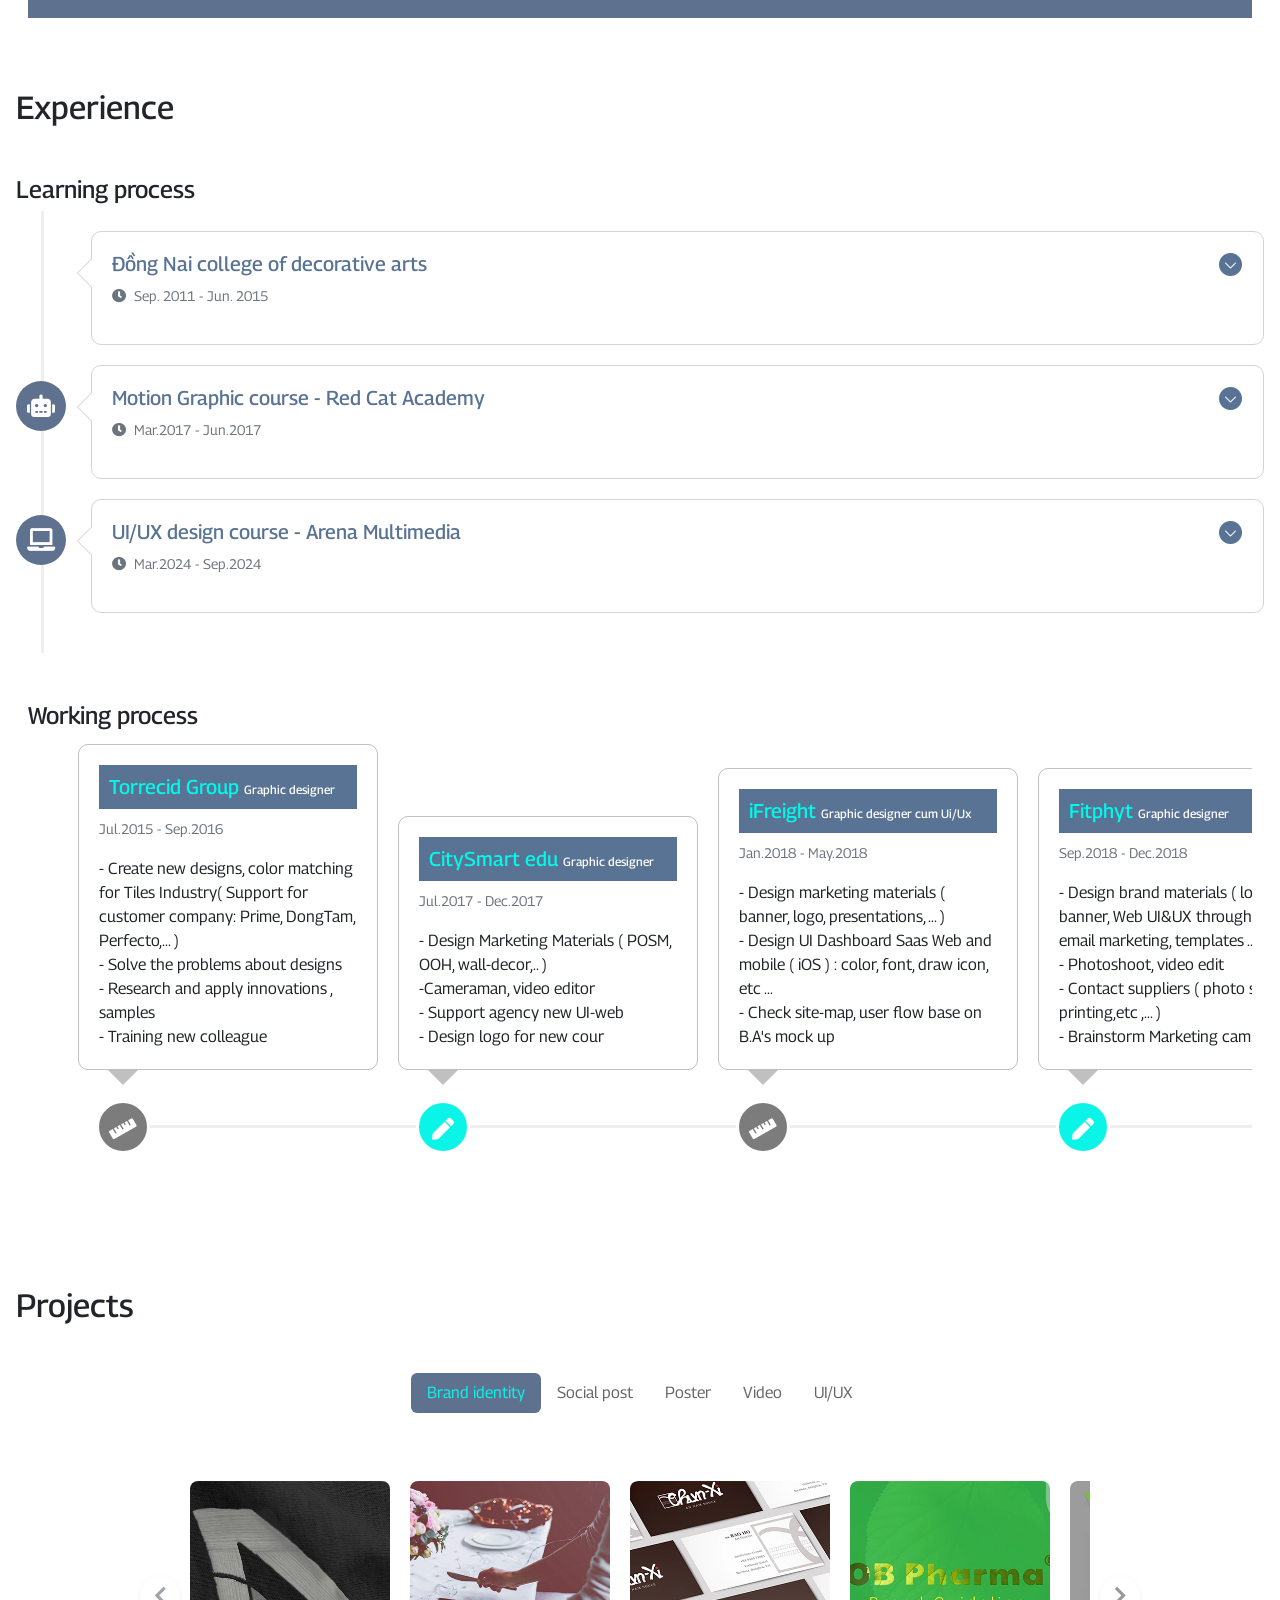
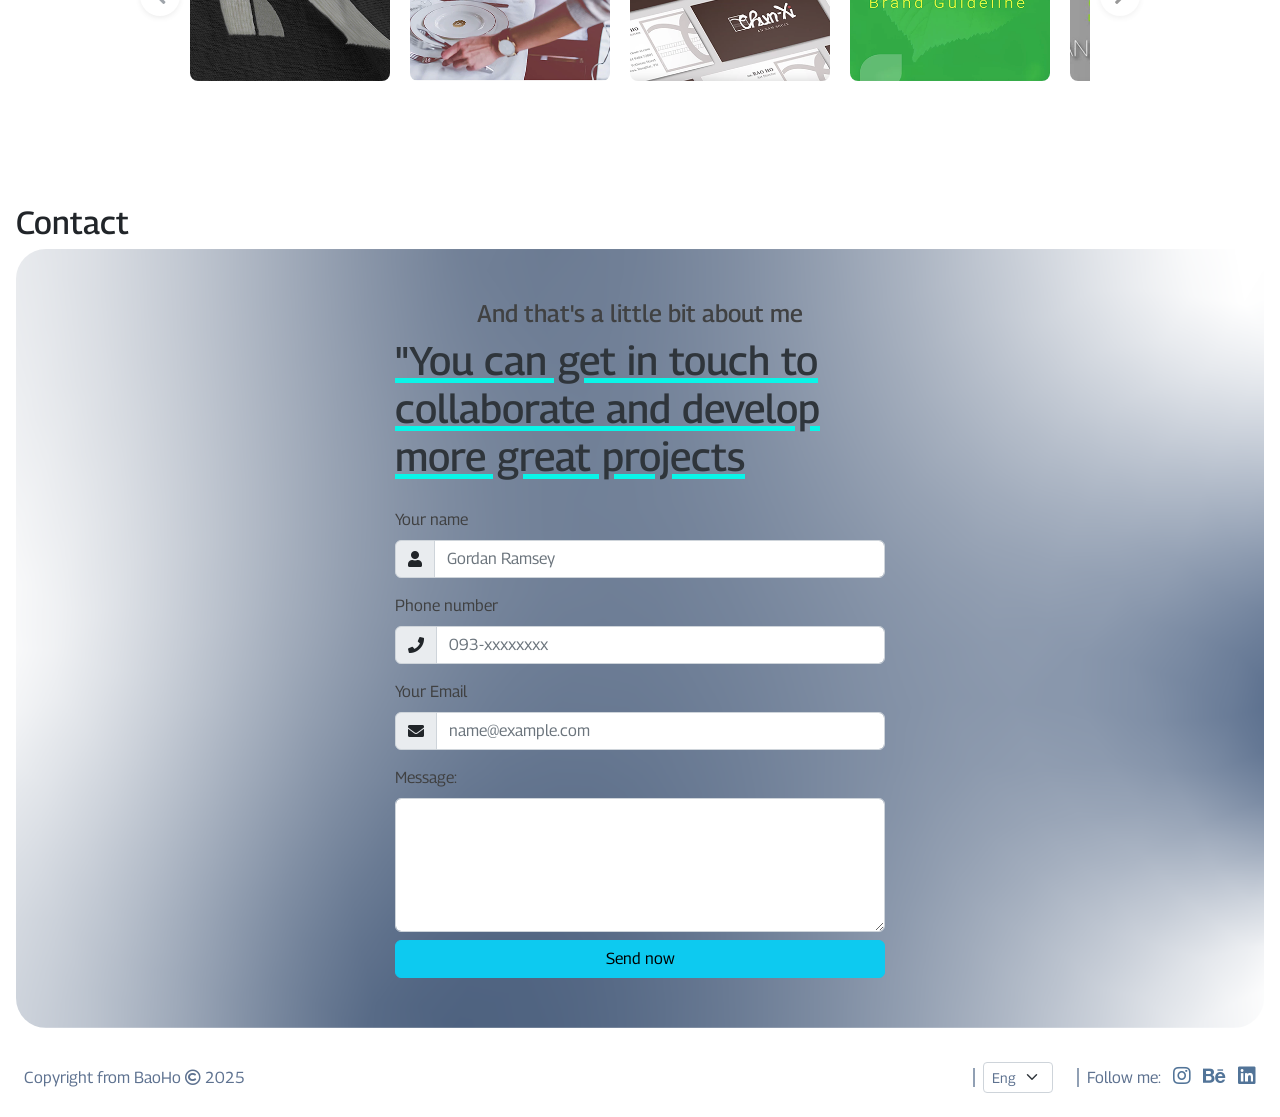
==== commit 2bf3172b: "Add files via upload" ====
--- a/en/index.html
+++ b/en/index.html
@@ -16,20 +16,10 @@
 </head>
 
 <body style="padding-top:50px">
-	<!---Pop-up Language--->
-	<div id="language-popup-overlay" style="position: fixed; top: 0; left: 0; width: 100%; height: 100%; background-color: rgba(0, 0, 0, 0.5); z-index: 999; display: none;"></div>
-	<div id="language-popup">
-  <h2>Chọn ngôn ngữ</h2>
-  <button onclick="loadContent('vi')">Tiếng Việt</button>
-<button onclick="loadContent('en')">English</button>
-</div>
- 
-	<div id="loading-animation" style="position: fixed; top: 50%; left: 50%; transform: translate(-50%, -50%); background-color: white; padding: 20px; border: 1px solid #ccc; box-shadow: 0 0 10px rgba(0, 0, 0, 0.2); z-index: 1001; display: none;">
-    <img id="loading-media" src="../video/Test-character-hi.gif" alt="Loading...">
-  </div>
+	
 	
 	<!---Phần Spyscrool--->
-	<div id="main-content">
+	
 		<nav id="navbar-example2" class="navbar bg-light px-3 mb-3 fixed-top shadow">
   <a class="navbar-brand text-primary" href="#">BaoHo <span class="georama text-info">space</span></a>
   <ul class="nav nav-pills">
@@ -82,7 +72,7 @@
 	  <div class="row">
 	  <div class="col-12 col-sm-12 col-md-3 col-lg-3 col-xl-3">
 		  <div class="knm-icon">
-		  <img src="../images/SVG/Soft-sk.png" alt="" style="position: absolute;left: 60px; margin-top:50px; z-index:100"  class="ani1">
+		  <img src="../images/SVG/Soft-sk.png" alt="" style="position: absolute;left: 60px; margin-top:50px; z-index:100"  class="ani1 eng-knm">
 		  <img src="../images/SVG/KyNangMem-2@2x.png" alt="" style="position: absolute; left:40px;margin-top:20px; z-index:90" class="ani2">
 		<img src="../images/SVG/KyNangMem-3@2x.png" alt="" style="position: absolute; left:30px; margin-top:10px; z-index:80" class="ani3">
 			  <img src="../images/SVG/KyNangMem-4@2x.png" alt="" style="position: absolute; left:20px; z-index:70" class="ani4"> 
@@ -143,7 +133,7 @@
 		
 		 
 		<div class="knc-icon">
-	<img src="../images/SVG/Hard-sk.png" alt="" style="position:absolute; right:60px; z-index:100; margin-top:50px" class="ani5">
+	<img src="../images/SVG/Hard-sk.png" alt="" style="position:absolute; right:60px; z-index:100; margin-top:50px" class="ani5 eng-knc">
 			 <img src="../images/SVG/Knc-2.png" alt="" style="position:absolute; right:50px; z-index:90; margin-top:20px" class="ani6">
 			<img src="../images/SVG/Knc-3.png" alt="" style="position:absolute; right:40px; z-index:80; margin-top:10px" class="ani7">
 			<img src="../images/SVG/Knc-4.png" alt="" style="position:absolute; right:30px; z-index:70;" class="ani8">
@@ -990,7 +980,7 @@
     <textarea class="form-control" rows="5" id="comment" name="message" required></textarea>
 		</div>
 	
-    <button type="submit" class="btn btn-info">Gửi thông điệp</button>
+    <button type="submit" class="btn btn-info">Send now</button>
 </form>
 		 
 		 
@@ -1001,8 +991,12 @@
 	
 		
   <div class="d-flex bd-highlight text-primary">
-  <div class="p-2 flex-grow-1 bd-highlight">Copyright from BaoHo <span><i class="far fa-copyright"></i></span> 2025&nbsp;&nbsp;</div>
-	  <div class="p-2  bd-highlight"><span class="sm-line mx-2"></span> <i class="fas fa-mobile fs-5 me-2" style="color: #597394"> </i> 094-8472801</div>
+  <div class="p-2 flex-grow-1 bd-highlight">Copyright from BaoHo <span><i class="far fa-copyright"></i></span> 2025&nbsp;&nbsp;
+  </div>
+	  <div class="p-2  bd-highlight "><span class="sm-line mx-2"></span><select id="language-switcher" class="form-select form-select-sm" style="width: auto; display: inline-block; color:#5e7290; margin-top: -10px;">
+      <option value="vi">Vie</option>
+      <option value="en">Eng</option>
+    </select></div>
   <div class="p-2  bd-highlight social-net"> <span class="sm-line mx-2"></span>
 	  Follow me:
 	  <a href="https://www.instagram.com/bao_ho_/"><i class="fab fa-instagram fs-5 mx-2"></i></a>
@@ -1011,7 +1005,7 @@
 	</div>
 		</div>
 	
-</div>
+
 		</div><!-- Div cuối cùng Spyscroll -->
 	
 	<!-- Modal cho xem ảnh fullscreen -->
@@ -1030,6 +1024,7 @@
 	
 	<script src="../js/jquery-3.6.0.min.js"></script>
 	<script src="../js/pop-up-lang.js"></script>
+ <script src="../js/lang-Switch.js"></script>
 	<script src="../js/jquery.waypoints.min.js"></script>
 	<script src="../js/jquery.countup.js"></script>
 	<script src="../js/aos.js"></script>
--- a/css/style-11.css
+++ b/css/style-11.css
@@ -9,13 +9,24 @@
   font-variation-settings:
     "wdth" 100;
 }
+
+html {
+  box-sizing: border-box;
+}
+
+*, *::before, *::after {
+  box-sizing: inherit;
+}
+
 body{
 	font-family:Georama;
 	}
 #main-content{filter: blur(10px) grayscale(100%);
-  transition: filter 0.3s ease-in-out;}
+  transition: filter 0.3s ease-in-out;position: relative;
+    z-index: 1;}
 #main-content.language-selected {
 	filter: blur(0px) grayscale(0%); font-family:Georama;}
+
 section{ 
 width: 100%;
 	min-height: 400px;
@@ -37,8 +48,20 @@
   z-index: 1000;/* Đảm bảo pop-up nằm trên lớp phủ */
 min-width:300px;
 	min-height:200px;
-}
-
+	display: none;
+}
+#language-popup-overlay {
+    position: fixed;
+    top: 0;
+    left: 0;
+    width: 100%;
+    height: 100%;
+    background-color: rgba(0, 0, 0, 0.5);
+    z-index: 999;
+    display: none; /* Ẩn overlay ban đầu */
+    pointer-events: none; /* Ngăn chặn tương tác với overlay */
+}
+#language-popup-overlay.language-selected { pointer-events: none; /* Vô hiệu hóa tương tác */ opacity: 0.5; /* Giảm độ sáng để cho thấy rằng nó không thể tương tác */ }
 #loading-animation {
   position: fixed;
   top: 50%;
@@ -63,6 +86,19 @@
 	filter: grayscale(0%);
 }
 
+
+/* Hiệu ứng fade-in */
+.fade-in {
+  opacity: 0;
+  animation: fadeIn 1s ease forwards;
+}
+
+@keyframes fadeIn {
+  to {
+    opacity: 1;
+  }
+}
+
 .nav .nav-item .nav-link{ color:#666666 }
 
 .nav .nav-item .nav-link.active{ color: rgba(10,245,232,1.00); background-color: rgba(94,114,144,1.00)
@@ -76,7 +112,9 @@
 	.hocvan-hide{display:flex ; flex-direction: column}
 	.skill{ margin-top: 180px}
 	.bg-lienhe .lienhe h1{padding-left: 20px}
-	
+	.soft1 p{ font-size: 0.8em; word-wrap: break-word;
+    overflow-wrap: break-word;
+    hyphens: auto;}
 }
 
 .hide {display: none}
@@ -143,7 +181,7 @@
 	animation-timing-function: ease-in-out;
 	animation-direction: alternate
 }
-.knm-icon{position: relative}
+.knm-icon{position: relative; display:flex}
 .soft1 p{margin:0; padding:0}
 .soft1{ display: flex;
 align-items:center;
@@ -152,6 +190,7 @@
 border-radius: 10px;
 color: #666666;
 margin:10px 10px 0 0
+border-box:
 }
 
 .knc-icon{
@@ -953,8 +992,10 @@
 	h4{font-size: 2em}
 	h5{font-size: 1.75em}
 	section{min-height:600px; margin:10rem 0}
+  .eng-knm{ transform: translateY(-15%) scale(0.8);}
 	.knm-icon img{min-width: 250px; position:absolute; top:-40px; margin-left: 100px}
 	.hardskill{ margin-top: 170px}
+  .eng-knc{ transform: translateY(-12%) scale(0.8);}
 	.knc-1 img{ width:70%}
 	.knc-icon img{min-width: 250px}
 	.proj { margin-top: 250px; transform: scale(1.7)}
@@ -968,4 +1009,9 @@
 left: 80%}
 	.bg-lienhe{margin: 50px 0}
 	.btn-info { font-size: 1.5rem}
-}+  #language-switcher{
+   transform: scale(1.5);}
+   .social-net a i{
+    transform: scale(1.5);}
+    
+   }
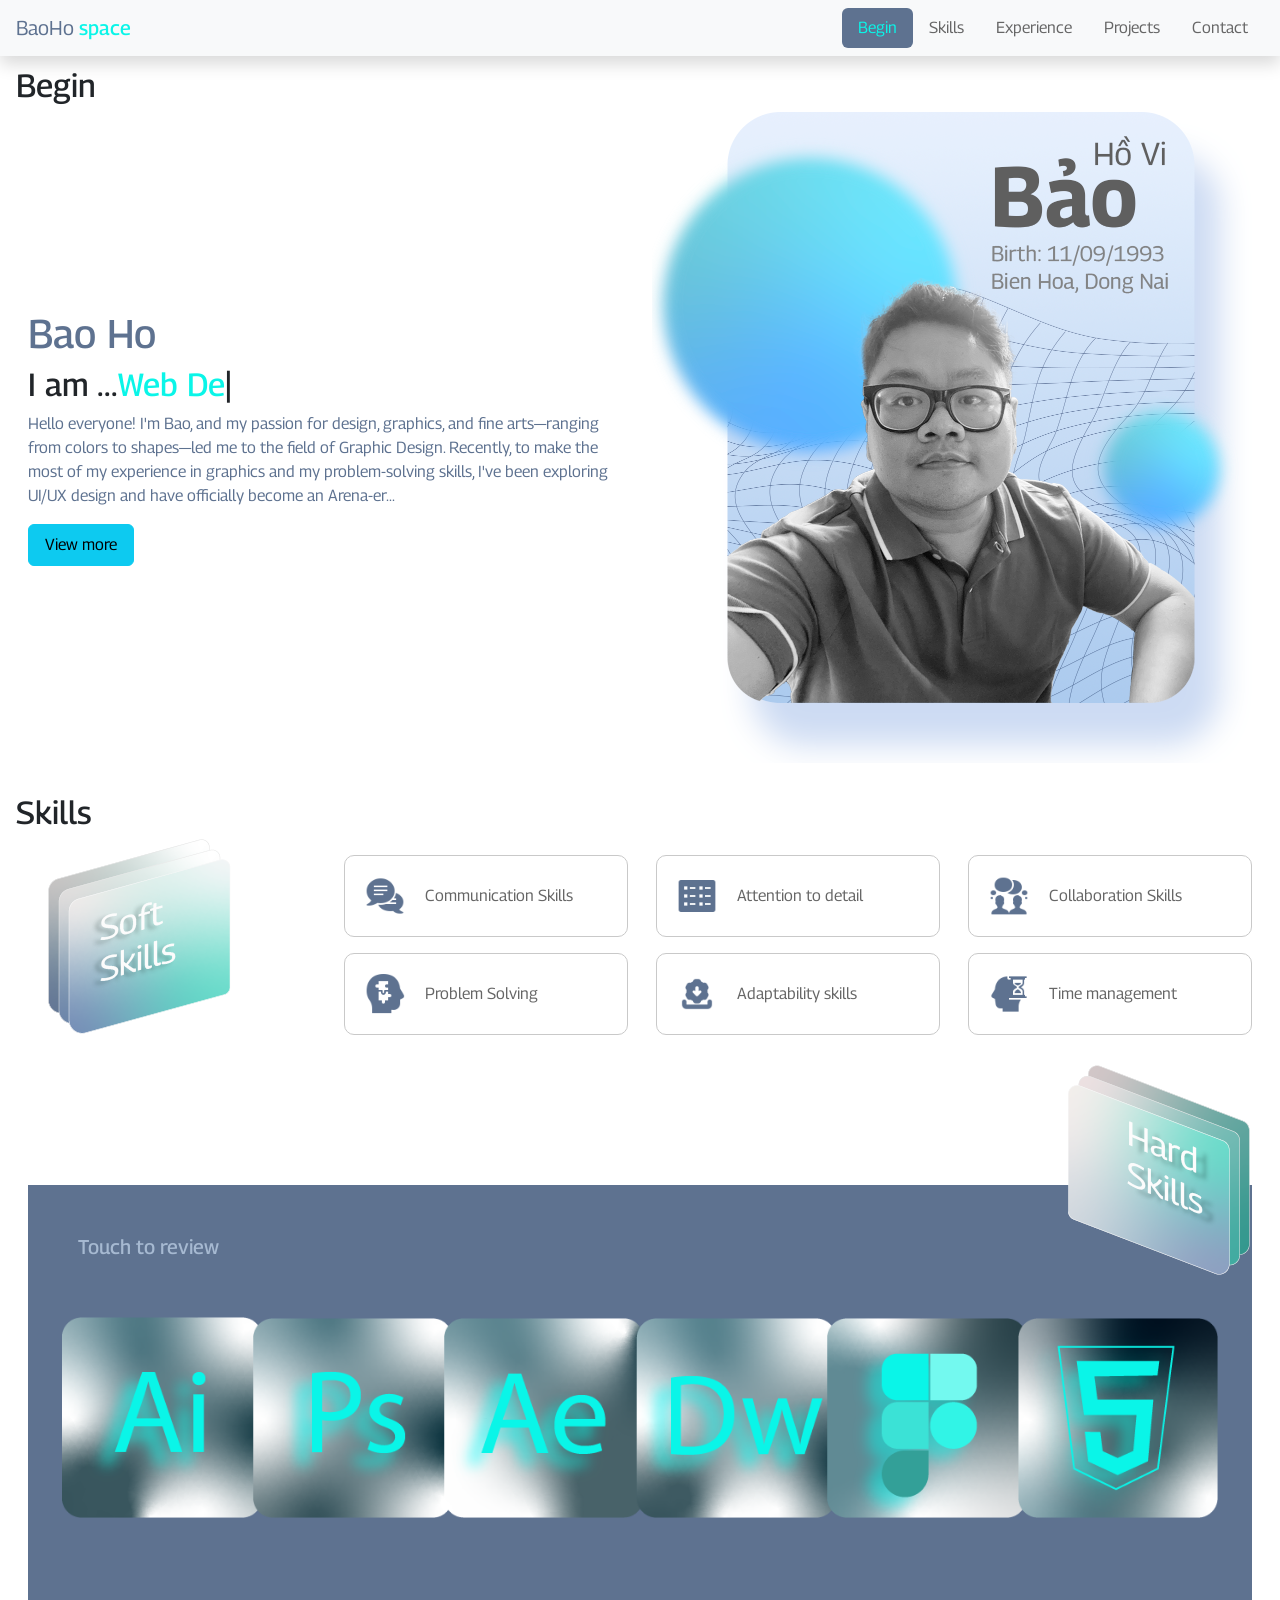
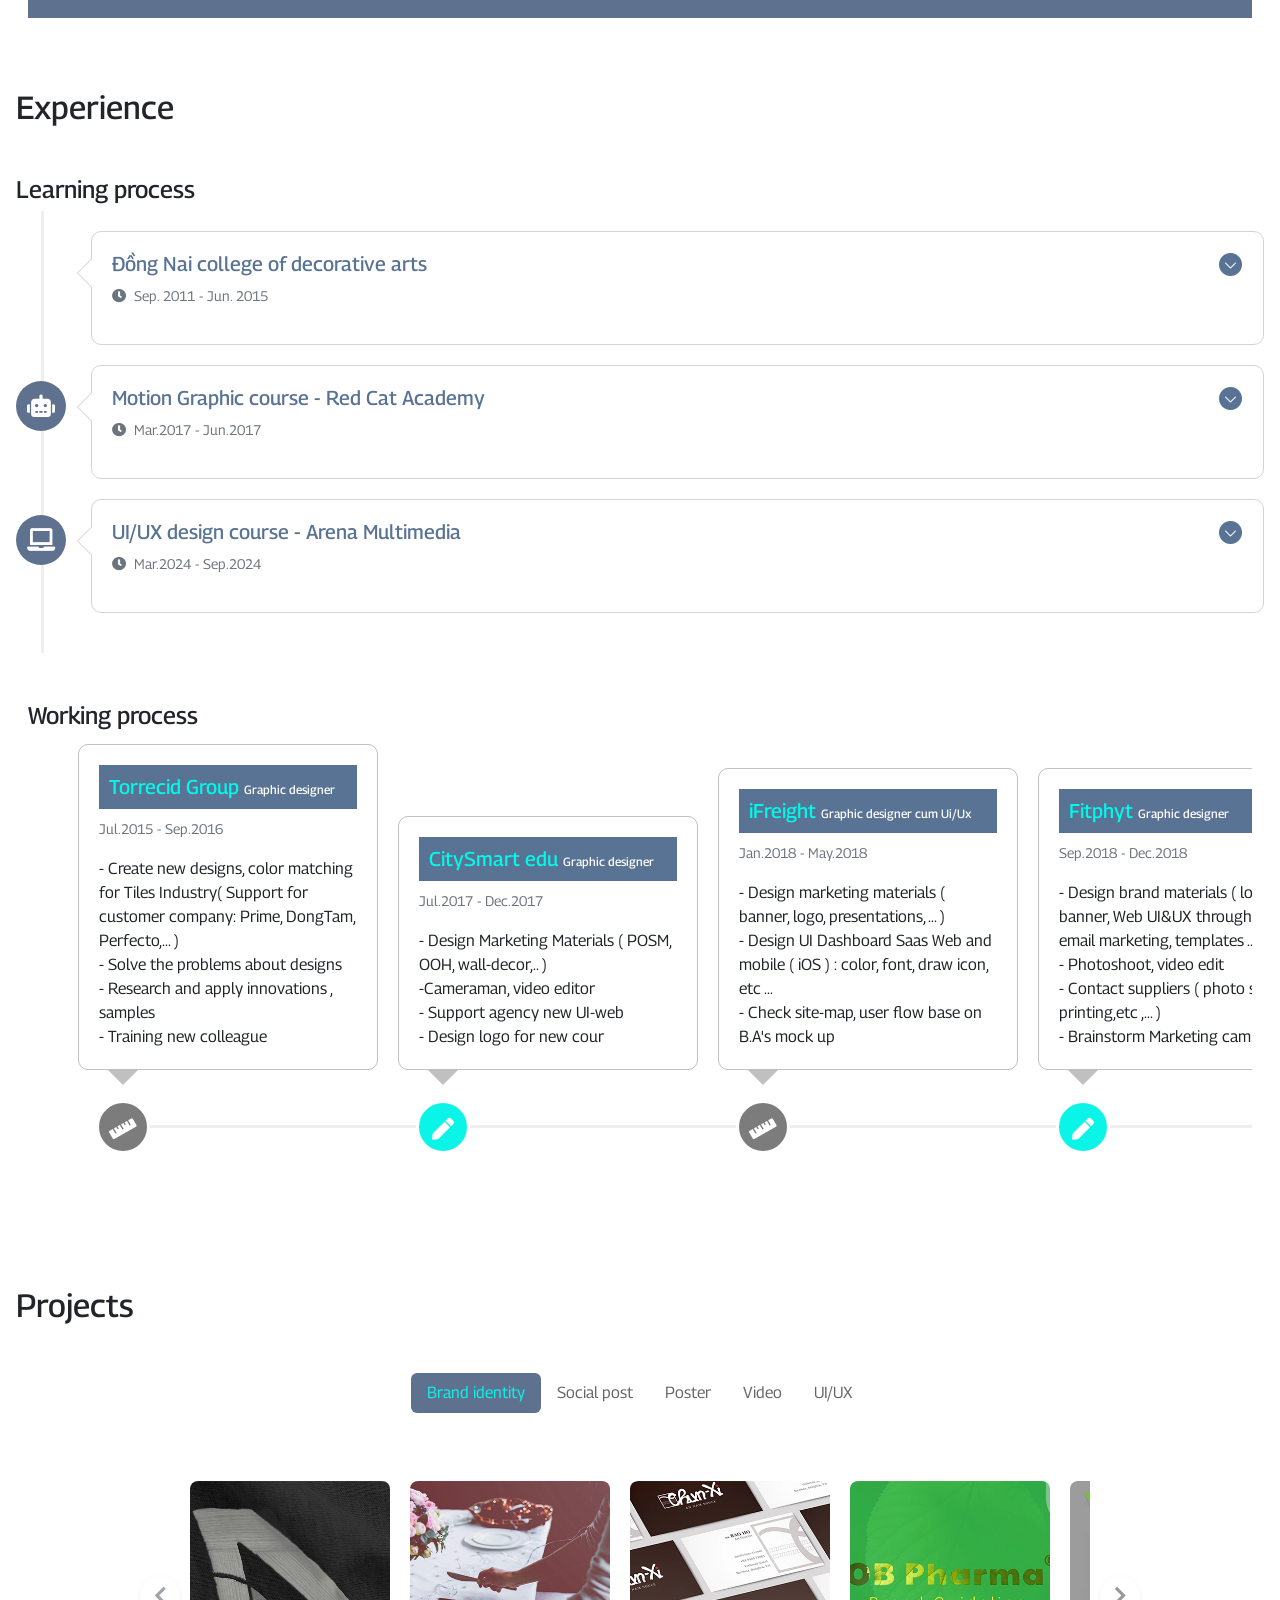
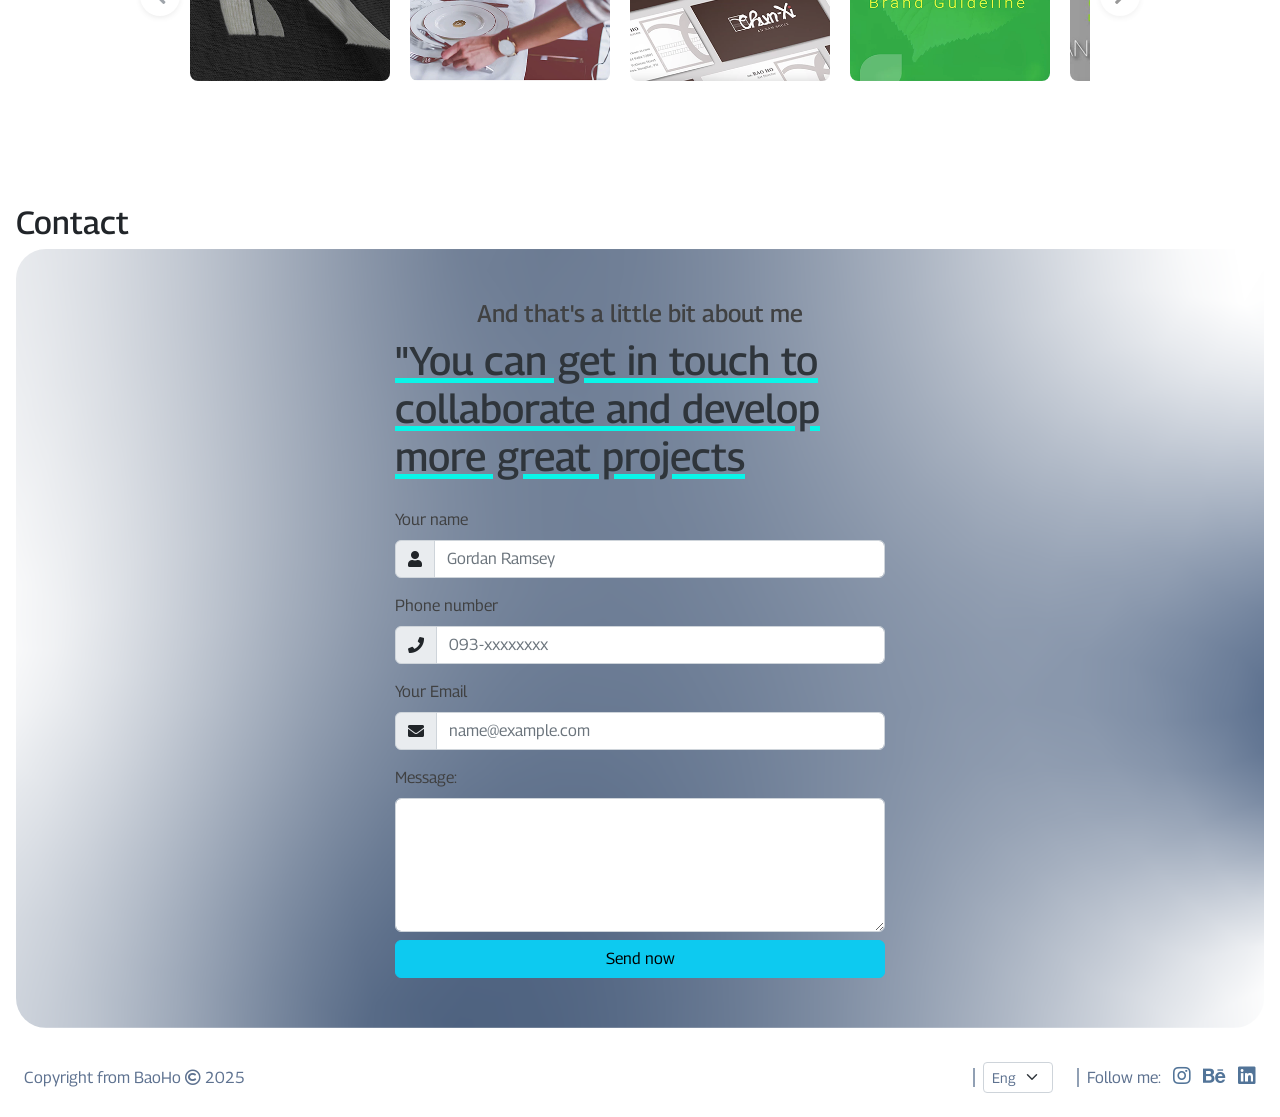
==== commit 577fe23d: "Add files via upload" ====
--- a/en/index.html
+++ b/en/index.html
@@ -1023,7 +1023,6 @@
 </div>
 	
 	<script src="../js/jquery-3.6.0.min.js"></script>
-	<script src="../js/pop-up-lang.js"></script>
  <script src="../js/lang-Switch.js"></script>
 	<script src="../js/jquery.waypoints.min.js"></script>
 	<script src="../js/jquery.countup.js"></script>
